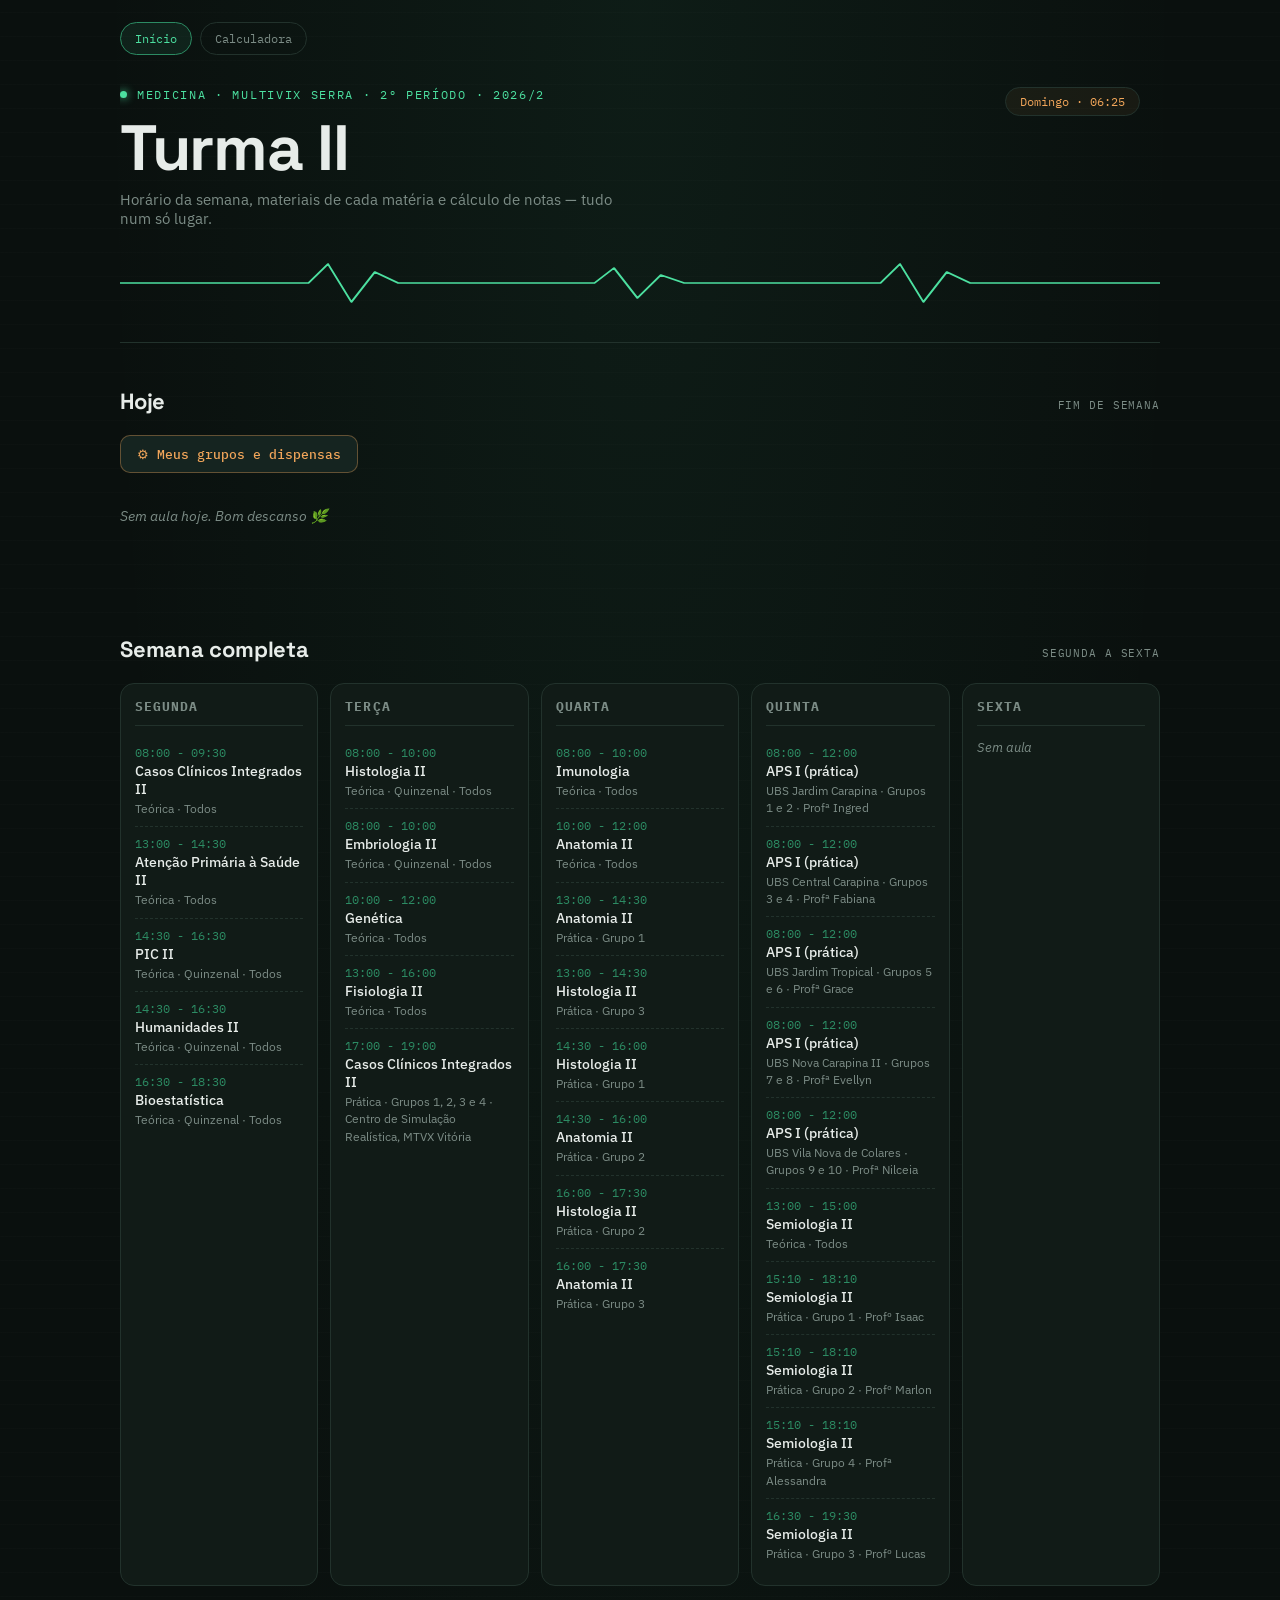
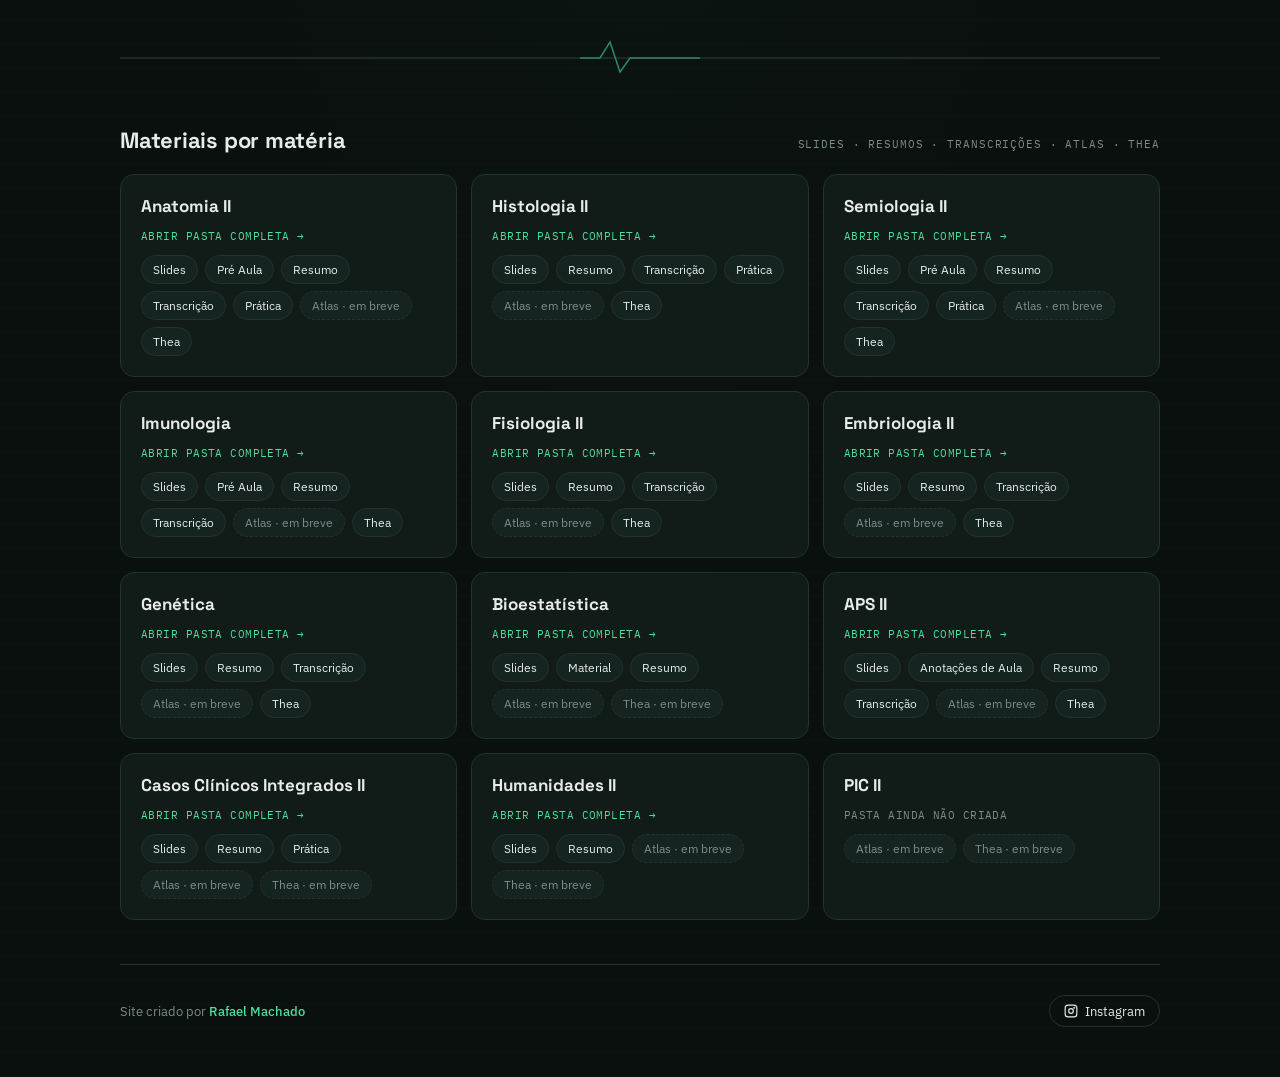
==== index.html @ 6dbcb4a1 "Separa calculadora em página própria, links do Thea e navegação por grupo/dispensa - Move a calculad" ====
<!DOCTYPE html>
<html lang="pt-BR">
<head>
<meta charset="UTF-8">
<meta name="viewport" content="width=device-width, initial-scale=1.0">
<title>Turma II · Medicina Multivix Serra</title>
<link rel="preconnect" href="https://fonts.googleapis.com">
<link rel="preconnect" href="https://fonts.gstatic.com" crossorigin>
<link href="https://fonts.googleapis.com/css2?family=Space+Grotesk:wght@400;500;600;700&family=IBM+Plex+Sans:wght@400;500;600&family=IBM+Plex+Mono:wght@400;500;600&display=swap" rel="stylesheet">
<link rel="stylesheet" href="style.css">
</head>
<body>

<div class="wrap">
  <nav class="site-nav">
    <a href="index.html" class="active">Início</a>
    <a href="calculadora.html">Calculadora</a>
  </nav>

  <header>
    <div class="now-chip mono" id="nowChip">carregando…</div>
    <div class="eyebrow"><span class="dot"></span> MEDICINA · MULTIVIX SERRA · 2º PERÍODO · 2026/2</div>
    <h1 class="title">Turma II</h1>
    <p class="subtitle">Horário da semana, materiais de cada matéria e cálculo de notas — tudo num só lugar.</p>
    <svg class="ecg-line" viewBox="0 0 800 46" preserveAspectRatio="none">
      <path d="M0,23 L120,23 L145,23 L160,4 L178,42 L196,12 L214,23 L340,23 L365,23 L380,8 L398,38 L416,15 L434,23 L560,23 L585,23 L600,4 L618,42 L636,12 L654,23 L800,23"/>
    </svg>
  </header>

  <section id="hoje">
    <div class="section-head">
      <h2>Hoje</h2>
      <span class="tag" id="hojeLabel"></span>
    </div>

    <button class="profile-toggle-btn" onclick="profileToggle()">⚙ Meus grupos e dispensas</button>
    <div class="profile-panel" id="profilePanel">
      <div class="profile-panel-inner" id="profilePanelBody"></div>
    </div>

    <div class="today-scroll" id="hojeScroll" style="margin-top:20px;"></div>
  </section>

  <section id="semana">
    <div class="section-head">
      <h2>Semana completa</h2>
      <span class="tag">Segunda a sexta</span>
    </div>
    <div class="week-grid" id="weekGrid"></div>
  </section>

  <svg class="pulse-divider" viewBox="0 0 1040 40" preserveAspectRatio="none">
    <path d="M0,20 L1040,20"/>
    <path class="beat" d="M460,20 L480,20 L490,4 L500,34 L510,20 L580,20"/>
  </svg>

  <section id="materias">
    <div class="section-head">
      <h2>Materiais por matéria</h2>
      <span class="tag">Slides · Resumos · Transcrições · Atlas · Thea</span>
    </div>
    <div class="subject-grid" id="subjectGrid"></div>
  </section>

  <footer>
    <div class="credit">Site criado por <a href="#" id="creditName">Rafael Machado</a></div>
    <a class="ig" id="igLink" href="#" target="_blank" rel="noopener">
      <svg width="14" height="14" viewBox="0 0 24 24" fill="none" stroke="currentColor" stroke-width="2"><rect x="2" y="2" width="20" height="20" rx="5"/><circle cx="12" cy="12" r="4"/><circle cx="17.5" cy="6.5" r="0.6" fill="currentColor"/></svg>
      Instagram
    </a>
  </footer>
</div>

<div class="drive-modal" id="driveModal">
  <div class="drive-modal-box">
    <div class="drive-modal-header">
      <h3>Materiais</h3>
      <button class="drive-close-btn" onclick="driveCloseModal()">✕</button>
    </div>
    <div class="drive-breadcrumb" id="driveBreadcrumb"></div>
    <div class="drive-file-list" id="driveFileList"></div>
  </div>
</div>

<script src="data.js"></script>
<script src="profile.js"></script>
<script src="drive.js"></script>
<script>
/* ======= LÓGICA DO SITE (hoje / semana / materiais) ======= */
function toMinutes(t){ const [h,m]=t.split(":").map(Number); return h*60+m; }

function renderNowChip(){
  const now = new Date();
  const dias = ["Domingo","Segunda","Terça","Quarta","Quinta","Sexta","Sábado"];
  const hh = String(now.getHours()).padStart(2,"0");
  const mm = String(now.getMinutes()).padStart(2,"0");
  document.getElementById("nowChip").textContent = `${dias[now.getDay()]} · ${hh}:${mm}`;
}

function currentDayName(){
  const dias = ["", "Segunda","Terça","Quarta","Quinta","Sexta",""];
  const d = new Date().getDay();
  return dias[d] || null;
}

function isLiveNow(timeRange){
  const now = new Date();
  const nowMin = now.getHours()*60 + now.getMinutes();
  const [start,end] = timeRange.split(" - ").map(toMinutes);
  return nowMin >= start && nowMin <= end;
}

function renderHoje(){
  const today = currentDayName();
  const label = document.getElementById("hojeLabel");
  const scroll = document.getElementById("hojeScroll");
  scroll.innerHTML = "";

  if(!today){
    label.textContent = "Fim de semana";
    scroll.innerHTML = `<p class="empty-note">Sem aula hoje. Bom descanso 🌿</p>`;
    return;
  }
  label.textContent = today;
  const blocks = (SCHEDULE[today] || []).filter(profileBlockVisible);
  if(blocks.length === 0){
    scroll.innerHTML = `<p class="empty-note">Sem aula hoje (ou tudo dispensado/fora do seu grupo).</p>`;
    return;
  }
  blocks.slice().sort((a,b)=>toMinutes(a.time.split(" - ")[0])-toMinutes(b.time.split(" - ")[0])).forEach(b=>{
    const live = isLiveNow(b.time);
    const card = document.createElement("div");
    card.className = "today-card" + (live ? " live" : "");
    card.innerHTML = `
      ${live ? `<div class="live-badge"><span class="dot"></span>AGORA</div>` : ""}
      <div class="time">${b.time}</div>
      <div class="subj">${b.subj}</div>
      <div class="meta">${b.meta}</div>
    `;
    scroll.appendChild(card);
  });
}

function renderWeek(){
  const grid = document.getElementById("weekGrid");
  grid.innerHTML = "";
  const today = currentDayName();
  DAYS.forEach(day=>{
    const col = document.createElement("div");
    col.className = "day-col" + (day===today ? " today" : "");
    const blocks = (SCHEDULE[day]||[]).filter(profileBlockVisible).slice().sort((a,b)=>toMinutes(a.time.split(" - ")[0])-toMinutes(b.time.split(" - ")[0]));
    col.innerHTML = `<h3>${day}</h3>` + (blocks.length
      ? blocks.map(b=>`
          <div class="block">
            <div class="time">${b.time}</div>
            <div class="subj">${b.subj}</div>
            <div class="meta">${b.meta}</div>
          </div>`).join("")
      : `<p class="empty-note" style="font-size:12.5px;">Sem aula</p>`);
    grid.appendChild(col);
  });
}

function renderSubjects(){
  const grid = document.getElementById("subjectGrid");
  grid.innerHTML = "";
  SUBJECTS.forEach(s=>{
    const card = document.createElement("div");
    card.className = "subject-card";

    let pills = "";
    Object.entries(s.links).forEach(([label,url])=>{
      pills += `<span class="pill" onclick="driveOpenModal('${url}', '${(s.name + " · " + label).replace(/'/g, "\\'")}')">${label}</span>`;
    });
    pills += s.atlas
      ? `<a class="pill" href="${s.atlas}" target="_blank" rel="noopener">Atlas</a>`
      : `<span class="pill disabled">Atlas · em breve</span>`;
    pills += s.thea
      ? `<a class="pill" href="${s.thea}" target="_blank" rel="noopener">Thea</a>`
      : `<span class="pill disabled">Thea · em breve</span>`;

    card.innerHTML = `
      <h3>${s.name}</h3>
      ${s.folder ? `<button class="folder-link" onclick="driveOpenModal('${s.folder}', '${s.name.replace(/'/g, "\\'")}')">ABRIR PASTA COMPLETA →</button>` : `<span class="folder-link" style="color:var(--muted); cursor:default;">PASTA AINDA NÃO CRIADA</span>`}
      <div class="pill-row">${pills}</div>
    `;
    grid.appendChild(card);
  });
}

document.getElementById("igLink").href = IG_URL;
document.getElementById("creditName").href = IG_URL;

renderNowChip();
renderHoje();
renderWeek();
renderSubjects();
setInterval(()=>{ renderNowChip(); renderHoje(); }, 60000);
</script>
</body>
</html>
---- style.css ----
:root{
  --monitor:#0A100E;
  --panel:#111B17;
  --panel-2:#152420;
  --trace:#4CE0A0;
  --trace-dim:#2C8B63;
  --amber:#F2A65A;
  --danger:#E0574C;
  --paper:#E7ECE9;
  --muted:#7C8C86;
  --hair:#22322C;
  --radius:14px;
}
*{box-sizing:border-box;}
html{scroll-behavior:smooth;}
body{
  margin:0;
  background:var(--monitor);
  color:var(--paper);
  font-family:'IBM Plex Sans', sans-serif;
  -webkit-font-smoothing:antialiased;
  background-image:
    radial-gradient(ellipse at top, rgba(76,224,160,0.06), transparent 60%),
    repeating-linear-gradient(0deg, rgba(255,255,255,0.012) 0px, rgba(255,255,255,0.012) 1px, transparent 1px, transparent 24px);
}
h1,h2,h3{font-family:'Space Grotesk', sans-serif; margin:0;}
.mono{font-family:'IBM Plex Mono', monospace;}
a{color:inherit;}
.wrap{max-width:1080px; margin:0 auto; padding:0 20px;}

/* ---------- NAV ---------- */
.site-nav{display:flex; gap:8px; padding:22px 0 0;}
.site-nav a{
  font-family:'IBM Plex Mono', monospace; font-size:12px; padding:8px 14px;
  border:1px solid var(--hair); border-radius:999px; text-decoration:none; color:var(--muted);
}
.site-nav a.active{color:var(--trace); border-color:var(--trace-dim); background:rgba(76,224,160,0.08);}
.site-nav a:hover{border-color:var(--trace);}

/* ---------- HEADER ---------- */
header{
  padding:32px 0 36px;
  border-bottom:1px solid var(--hair);
  position:relative;
  overflow:hidden;
}
.eyebrow{
  font-family:'IBM Plex Mono', monospace;
  font-size:12px;
  letter-spacing:.14em;
  color:var(--trace);
  text-transform:uppercase;
  display:flex;
  align-items:center;
  gap:10px;
}
.eyebrow .dot{
  width:7px; height:7px; border-radius:50%;
  background:var(--trace);
  box-shadow:0 0 8px var(--trace);
  animation:pulseDot 1.8s ease-in-out infinite;
}
@keyframes pulseDot{0%,100%{opacity:1} 50%{opacity:.25}}
h1.title{
  font-size:clamp(38px,7vw,64px);
  font-weight:700;
  letter-spacing:-0.02em;
  margin-top:14px;
  line-height:1;
}
.subtitle{
  color:var(--muted);
  font-size:15px;
  margin-top:10px;
  max-width:520px;
}
.ecg-line{
  width:100%; height:46px; margin-top:32px;
  display:block;
}
.ecg-line path{
  fill:none;
  stroke:var(--trace);
  stroke-width:1.6;
  stroke-linecap:round;
  stroke-linejoin:round;
  stroke-dasharray:1400;
  stroke-dashoffset:1400;
  animation:draw 2.4s ease-out forwards .2s;
}
@keyframes draw{to{stroke-dashoffset:0;}}
.now-chip{
  position:absolute; top:32px; right:20px;
  font-family:'IBM Plex Mono', monospace;
  font-size:12px;
  color:var(--amber);
  border:1px solid var(--hair);
  border-radius:999px;
  padding:6px 14px;
  background:rgba(242,166,90,0.06);
}
@media (max-width:640px){ .now-chip{position:static; display:inline-block; margin-top:18px;} }

/* ---------- SECTIONS ---------- */
section{padding:44px 0;}
.section-head{display:flex; align-items:baseline; justify-content:space-between; gap:16px; margin-bottom:20px; flex-wrap:wrap;}
.section-head h2{font-size:22px; letter-spacing:-0.01em;}
.section-head .tag{font-family:'IBM Plex Mono',monospace; font-size:11px; color:var(--muted); letter-spacing:.08em; text-transform:uppercase;}

/* ---------- PROFILE PANEL (grupos e dispensas) ---------- */
.profile-toggle-btn{
  font-family:'IBM Plex Mono',monospace; font-size:12.5px; font-weight:500;
  background:var(--panel-2); color:var(--amber); border:1px solid rgba(242,166,90,.35);
  padding:10px 16px; border-radius:10px; cursor:pointer;
}
.profile-toggle-btn:hover{border-color:var(--amber);}
.profile-panel{max-height:0; overflow:hidden; transition:max-height .25s ease;}
.profile-panel.open{max-height:2000px;}
.profile-panel-inner{background:var(--panel); border:1px solid var(--hair); border-radius:var(--radius); padding:20px 22px; margin-top:14px;}
.profile-section{margin-bottom:18px;}
.profile-section:last-child{margin-bottom:0;}
.profile-section h4{font-size:14px; margin-bottom:4px;}
.profile-section p{color:var(--muted); font-size:12.5px; margin-bottom:12px; line-height:1.6;}
.profile-grid{display:grid; grid-template-columns:repeat(auto-fill,minmax(220px,1fr)); gap:12px;}
.profile-field{display:flex; flex-direction:column; gap:5px;}
.profile-field label{font-family:'IBM Plex Mono',monospace; font-size:11px; color:var(--muted); text-transform:uppercase; letter-spacing:.05em;}
.profile-field select{background:var(--monitor); border:1px solid var(--hair); color:var(--paper); border-radius:8px; padding:8px 10px; font-size:13px;}
.profile-field select:focus{outline:none; border-color:var(--trace);}
.profile-checkbox-grid{display:grid; grid-template-columns:repeat(auto-fill,minmax(200px,1fr)); gap:10px;}
.profile-checkbox{display:flex; align-items:center; gap:8px; font-size:13px; color:var(--paper);}

/* ---------- HOJE STRIP ---------- */
.today-scroll{
  display:flex; gap:12px; overflow-x:auto; padding-bottom:8px;
  scrollbar-width:thin; scrollbar-color:var(--hair) transparent;
}
.today-scroll::-webkit-scrollbar{height:6px;}
.today-scroll::-webkit-scrollbar-thumb{background:var(--hair); border-radius:3px;}
.today-card{
  min-width:230px; flex:0 0 auto;
  background:var(--panel);
  border:1px solid var(--hair);
  border-radius:var(--radius);
  padding:16px 18px;
  position:relative;
}
.today-card.live{border-color:var(--trace); box-shadow:0 0 0 1px var(--trace-dim) inset;}
.today-card .time{font-family:'IBM Plex Mono',monospace; font-size:13px; color:var(--trace);}
.today-card .subj{font-weight:600; margin-top:6px; font-size:15px;}
.today-card .meta{font-size:12.5px; color:var(--muted); margin-top:4px; line-height:1.5;}
.live-badge{
  position:absolute; top:14px; right:14px;
  font-family:'IBM Plex Mono',monospace; font-size:10px; color:var(--amber);
  display:flex; align-items:center; gap:5px;
}
.live-badge .dot{width:5px;height:5px;border-radius:50%;background:var(--amber); animation:pulseDot 1.4s infinite;}
.empty-note{color:var(--muted); font-size:14px; font-style:italic;}

/* ---------- WEEK GRID ---------- */
.week-grid{display:grid; grid-template-columns:repeat(5,1fr); gap:12px;}
@media (max-width:900px){ .week-grid{grid-template-columns:1fr; } }
.day-col{background:var(--panel); border:1px solid var(--hair); border-radius:var(--radius); padding:14px; min-height:60px;}
.day-col.today{border-color:var(--trace);}
.day-col h3{font-size:13px; font-family:'IBM Plex Mono',monospace; letter-spacing:.08em; color:var(--muted); text-transform:uppercase; padding-bottom:10px; border-bottom:1px solid var(--hair); margin-bottom:10px;}
.day-col.today h3{color:var(--trace);}
.block{padding:9px 0; border-bottom:1px dashed var(--hair);}
.block:last-child{border-bottom:none;}
.block .time{font-family:'IBM Plex Mono',monospace; font-size:11.5px; color:var(--trace-dim);}
.block .subj{font-size:13.5px; font-weight:500; margin-top:2px;}
.block .meta{font-size:11.5px; color:var(--muted); margin-top:2px; line-height:1.5;}

/* ---------- DIVIDER ---------- */
.pulse-divider{width:100%; height:40px; margin:8px 0 0;}
.pulse-divider path{fill:none; stroke:var(--hair); stroke-width:1.5;}
.pulse-divider path.beat{stroke:var(--trace-dim);}

/* ---------- SUBJECT CARDS ---------- */
.subject-grid{display:grid; grid-template-columns:repeat(auto-fill,minmax(260px,1fr)); gap:14px;}
.subject-card{
  background:var(--panel);
  border:1px solid var(--hair);
  border-radius:var(--radius);
  padding:20px;
  display:flex; flex-direction:column; gap:12px;
}
.subject-card h3{font-size:17px;}
.subject-card .folder-link{
  font-family:'IBM Plex Mono',monospace; font-size:11px; color:var(--trace); text-decoration:none;
  letter-spacing:.04em; background:none; border:none; padding:0; cursor:pointer; text-align:left;
}
.subject-card .folder-link:hover{text-decoration:underline;}
.pill-row{display:flex; flex-wrap:wrap; gap:7px;}
.pill{
  font-size:12px; padding:6px 11px; border-radius:999px;
  border:1px solid var(--hair); color:var(--paper); text-decoration:none;
  background:var(--panel-2);
  transition:border-color .15s;
  cursor:pointer;
}
.pill:hover{border-color:var(--trace);}
.pill.disabled{color:var(--muted); border-style:dashed; cursor:default; pointer-events:none;}

/* ---------- DRIVE MODAL (navegador de pastas embutido) ---------- */
.drive-modal{display:none; position:fixed; inset:0; background:rgba(4,8,6,.72); z-index:100; align-items:center; justify-content:center; padding:20px;}
.drive-modal.open{display:flex;}
.drive-modal-box{background:var(--panel); border:1px solid var(--hair); border-radius:var(--radius); width:100%; max-width:560px; max-height:80vh; display:flex; flex-direction:column; overflow:hidden;}
.drive-modal-header{display:flex; justify-content:space-between; align-items:center; padding:16px 18px; border-bottom:1px solid var(--hair);}
.drive-modal-header h3{font-size:15px;}
.drive-close-btn{background:none; border:none; color:var(--muted); font-size:20px; line-height:1; cursor:pointer; padding:4px;}
.drive-close-btn:hover{color:var(--paper);}
.drive-breadcrumb{padding:10px 18px; font-family:'IBM Plex Mono',monospace; font-size:11px; color:var(--muted); border-bottom:1px solid var(--hair); overflow-x:auto; white-space:nowrap;}
.drive-crumb{cursor:pointer;}
.drive-crumb:hover{color:var(--trace);}
.drive-crumb-sep{margin:0 6px; color:var(--hair);}
.drive-file-list{overflow-y:auto; padding:8px;}
.drive-item{display:flex; align-items:center; gap:10px; padding:10px 12px; border-radius:8px; cursor:pointer; font-size:13.5px;}
.drive-item:hover{background:var(--panel-2);}
.drive-icon{font-size:15px;}
.drive-name{flex:1; overflow:hidden; text-overflow:ellipsis; white-space:nowrap;}
.drive-arrow, .drive-download{font-family:'IBM Plex Mono',monospace; font-size:11px; color:var(--muted);}
.drive-folder:hover .drive-arrow{color:var(--trace);}
.drive-file:hover .drive-download{color:var(--trace);}
.drive-loading, .drive-empty, .drive-error{padding:20px; color:var(--muted); font-size:13px; text-align:center;}
.drive-error a{color:var(--trace);}

/* ---------- CALCULADORA ---------- */
.calc-rules-card{
  background:var(--panel); border:1px solid var(--hair); border-radius:var(--radius);
  padding:20px 22px; margin-bottom:20px; font-size:13.5px; color:var(--muted); line-height:1.8;
}
.calc-rules-card strong{color:var(--paper);}
.calc-toolbar{display:flex; justify-content:flex-end; margin-bottom:16px;}
.calc-export-btn{
  font-family:'IBM Plex Mono',monospace; font-size:12.5px; font-weight:500;
  background:var(--panel-2); color:var(--trace); border:1px solid var(--trace-dim);
  padding:10px 18px; border-radius:10px; cursor:pointer;
}
.calc-export-btn:hover{border-color:var(--trace);}

.calc-subjects{display:flex; flex-direction:column; gap:16px;}
.calc-subject-card{background:var(--panel); border:1px solid var(--hair); border-radius:var(--radius); padding:18px 20px;}
.calc-subject-card.has-pratica{border-left:3px solid var(--amber);}
.calc-subject-header{display:flex; justify-content:space-between; align-items:center; flex-wrap:wrap; gap:8px; margin-bottom:14px; padding-bottom:10px; border-bottom:1px solid var(--hair);}
.calc-subject-title-group{display:flex; align-items:center; gap:8px; flex-wrap:wrap;}
.calc-subject-title{font-size:14.5px; font-weight:600;}
.calc-subject-actions{display:flex; align-items:center; gap:8px;}
.calc-dep-badge{
  font-family:'IBM Plex Mono',monospace; font-size:10px; text-transform:uppercase; letter-spacing:.06em;
  color:var(--amber); border:1px solid rgba(242,166,90,.35); padding:3px 8px; border-radius:999px;
}
.calc-remove-btn{
  font-family:'IBM Plex Mono',monospace; font-size:11px; color:var(--danger);
  background:rgba(224,87,76,0.08); border:1px solid rgba(224,87,76,0.35);
  padding:5px 10px; border-radius:8px; cursor:pointer;
}
.calc-remove-btn:hover{background:rgba(224,87,76,0.16);}
.calc-status-badge{
  font-family:'IBM Plex Mono',monospace; font-size:10.5px; text-transform:uppercase; letter-spacing:.06em;
  padding:4px 10px; border-radius:999px; border:1px solid var(--hair); color:var(--muted);
}
.calc-status-badge.status-aprovado{color:var(--trace); border-color:var(--trace-dim); background:rgba(76,224,160,0.08);}
.calc-status-badge.status-recuperacao{color:var(--amber); border-color:rgba(242,166,90,.35); background:rgba(242,166,90,0.08);}
.calc-status-badge.status-reprovado{color:var(--danger); border-color:rgba(224,87,76,.4); background:rgba(224,87,76,0.08);}

.calc-track-row{
  background:var(--panel-2); border-radius:10px; padding:12px 14px;
  display:grid; grid-template-columns:repeat(auto-fit,minmax(110px,1fr)); gap:12px; align-items:end;
  margin-top:10px;
}
.calc-track-label{
  grid-column:1/-1; font-family:'IBM Plex Mono',monospace; font-size:11px; text-transform:uppercase;
  letter-spacing:.06em; color:var(--muted); display:flex; align-items:center; gap:8px; margin-bottom:-2px;
}
.calc-input-block, .calc-result-block{display:flex; flex-direction:column; gap:4px;}
.calc-input-block label, .calc-result-block span{
  font-family:'IBM Plex Mono',monospace; font-size:9.5px; text-transform:uppercase; letter-spacing:.05em; color:var(--muted);
}
.calc-input-block input{
  background:var(--monitor); border:1px solid var(--hair); color:var(--paper); border-radius:6px;
  padding:7px; font-size:13.5px; text-align:center; font-family:'IBM Plex Mono',monospace;
}
.calc-input-block input:focus{outline:none; border-color:var(--trace);}
.calc-result-value{font-family:'IBM Plex Mono',monospace; font-size:13.5px; font-weight:600;}
.calc-final-score{margin-top:10px; font-size:12px; color:var(--muted); text-align:right;}
.calc-final-score strong{color:var(--paper);}

.calc-dep-card{background:var(--panel); border:1px dashed var(--amber); border-radius:var(--radius); padding:20px 22px; margin-top:18px;}
.calc-dep-card h3{font-size:15px; margin-bottom:6px;}
.calc-dep-card > p{color:var(--muted); font-size:13px; margin-bottom:16px; line-height:1.6;}
.calc-dep-form{display:flex; flex-wrap:wrap; gap:14px; align-items:flex-end;}
.calc-dep-form .calc-input-block{flex:1; min-width:220px;}
.calc-dep-form .calc-input-block label{margin-bottom:4px;}
.calc-dep-form input[type="text"]{
  width:100%; background:var(--monitor); border:1px solid var(--hair); color:var(--paper);
  border-radius:8px; padding:10px 12px; font-size:13.5px; font-family:'IBM Plex Sans',sans-serif;
}
.calc-dep-form input[type="text"]:focus{outline:none; border-color:var(--trace);}
.calc-dep-checkbox{display:flex; align-items:center; gap:8px; font-size:12.5px; color:var(--paper); padding-bottom:10px;}
.calc-add-dep-btn{
  font-family:'IBM Plex Mono',monospace; font-size:12.5px; font-weight:500;
  background:var(--amber); color:#1A1207; border:none; padding:11px 20px; border-radius:10px;
  cursor:pointer; white-space:nowrap;
}
.calc-add-dep-btn:hover{filter:brightness(0.94);}

.calc-pdf-report{display:none;}

@media print{
  @page{ size:A4 landscape; margin:16mm; }
  *{ -webkit-print-color-adjust:exact !important; print-color-adjust:exact !important; }
  body{ background:#fff; color:#111827; }
  header, .site-nav, .now-chip, .ecg-line, #hoje, #semana, .pulse-divider, #materias, .calc-rules-card, .calc-toolbar, .calc-subjects, .calc-dep-card, footer{
    display:none !important;
  }
  .wrap{max-width:100%; padding:0;}
  .calc-pdf-report{display:block !important; width:100%;}
  .calc-pdf-header{
    display:flex; justify-content:space-between; align-items:flex-start; gap:18px;
    padding:12px 14px; margin-bottom:10px; border:1px solid #d7dde5; border-radius:10px; background:#f8fafc;
  }
  .calc-pdf-kicker{font-size:9px; font-weight:800; letter-spacing:1.6px; color:#0a58ca;}
  .calc-pdf-header h1{font-size:18px; margin:3px 0 2px; color:#111827;}
  .calc-pdf-header p{font-size:10px; color:#6b7280; margin:0;}
  .calc-pdf-rules{
    min-width:245px; display:grid; gap:2px; font-size:9.5px; color:#374151; background:#fff;
    border:1px solid #e5e7eb; border-radius:8px; padding:8px 10px;
  }
  .calc-pdf-rules strong{color:#111827; font-size:10px;}
  .calc-pdf-table{width:100%; border-collapse:collapse; table-layout:fixed; font-size:9.2px; background:#fff;}
  .calc-pdf-table th{
    background:#0a58ca; color:#fff; text-align:left; padding:6px 6px; border:1px solid #0a58ca;
    font-size:8.8px; text-transform:uppercase; letter-spacing:.3px;
  }
  .calc-pdf-table td{border:1px solid #d7dde5; padding:5px 6px; vertical-align:middle; color:#111827; line-height:1.2;}
  .calc-pdf-table th:nth-child(1), .calc-pdf-table td:nth-child(1){width:28%;}
  .calc-pdf-table th:nth-child(2), .calc-pdf-table td:nth-child(2){width:10%;}
  .calc-pdf-table th:nth-child(3), .calc-pdf-table td:nth-child(3),
  .calc-pdf-table th:nth-child(4), .calc-pdf-table td:nth-child(4),
  .calc-pdf-table th:nth-child(5), .calc-pdf-table td:nth-child(5),
  .calc-pdf-table th:nth-child(6), .calc-pdf-table td:nth-child(6),
  .calc-pdf-table th:nth-child(7), .calc-pdf-table td:nth-child(7){width:9%; text-align:center;}
  .calc-pdf-table th:nth-child(8), .calc-pdf-table td:nth-child(8){width:17%; text-align:center;}
  .calc-pdf-table tr:nth-child(even) td{background:#f9fafb;}
  .calc-pdf-status{
    display:inline-block; padding:3px 6px; border-radius:999px; font-weight:800; font-size:8.5px;
    border:1px solid #cbd5e1; background:#fff; color:#334155;
  }
  .calc-pdf-status.aprovado{color:#166534; background:#dcfce7; border-color:#86efac;}
  .calc-pdf-status.recuperacao{color:#854d0e; background:#fef3c7; border-color:#fde68a;}
  .calc-pdf-status.reprovado{color:#991b1b; background:#fee2e2; border-color:#fecaca;}
  .calc-pdf-footer{
    display:flex; justify-content:space-between; align-items:center; margin-top:8px; padding-top:6px;
    border-top:1px solid #d7dde5; font-size:9px; color:#6b7280;
  }
}

/* ---------- FOOTER ---------- */
footer{
  border-top:1px solid var(--hair);
  padding:30px 0 50px;
  display:flex; align-items:center; justify-content:space-between; gap:16px; flex-wrap:wrap;
}
footer .credit{font-size:13px; color:var(--muted);}
footer .credit a{color:var(--trace); text-decoration:none; font-weight:500;}
footer .credit a:hover{text-decoration:underline;}
footer .ig{
  display:inline-flex; align-items:center; gap:7px;
  border:1px solid var(--hair); border-radius:999px; padding:7px 14px;
  text-decoration:none; font-size:12.5px; color:var(--paper);
}
footer .ig:hover{border-color:var(--trace);}
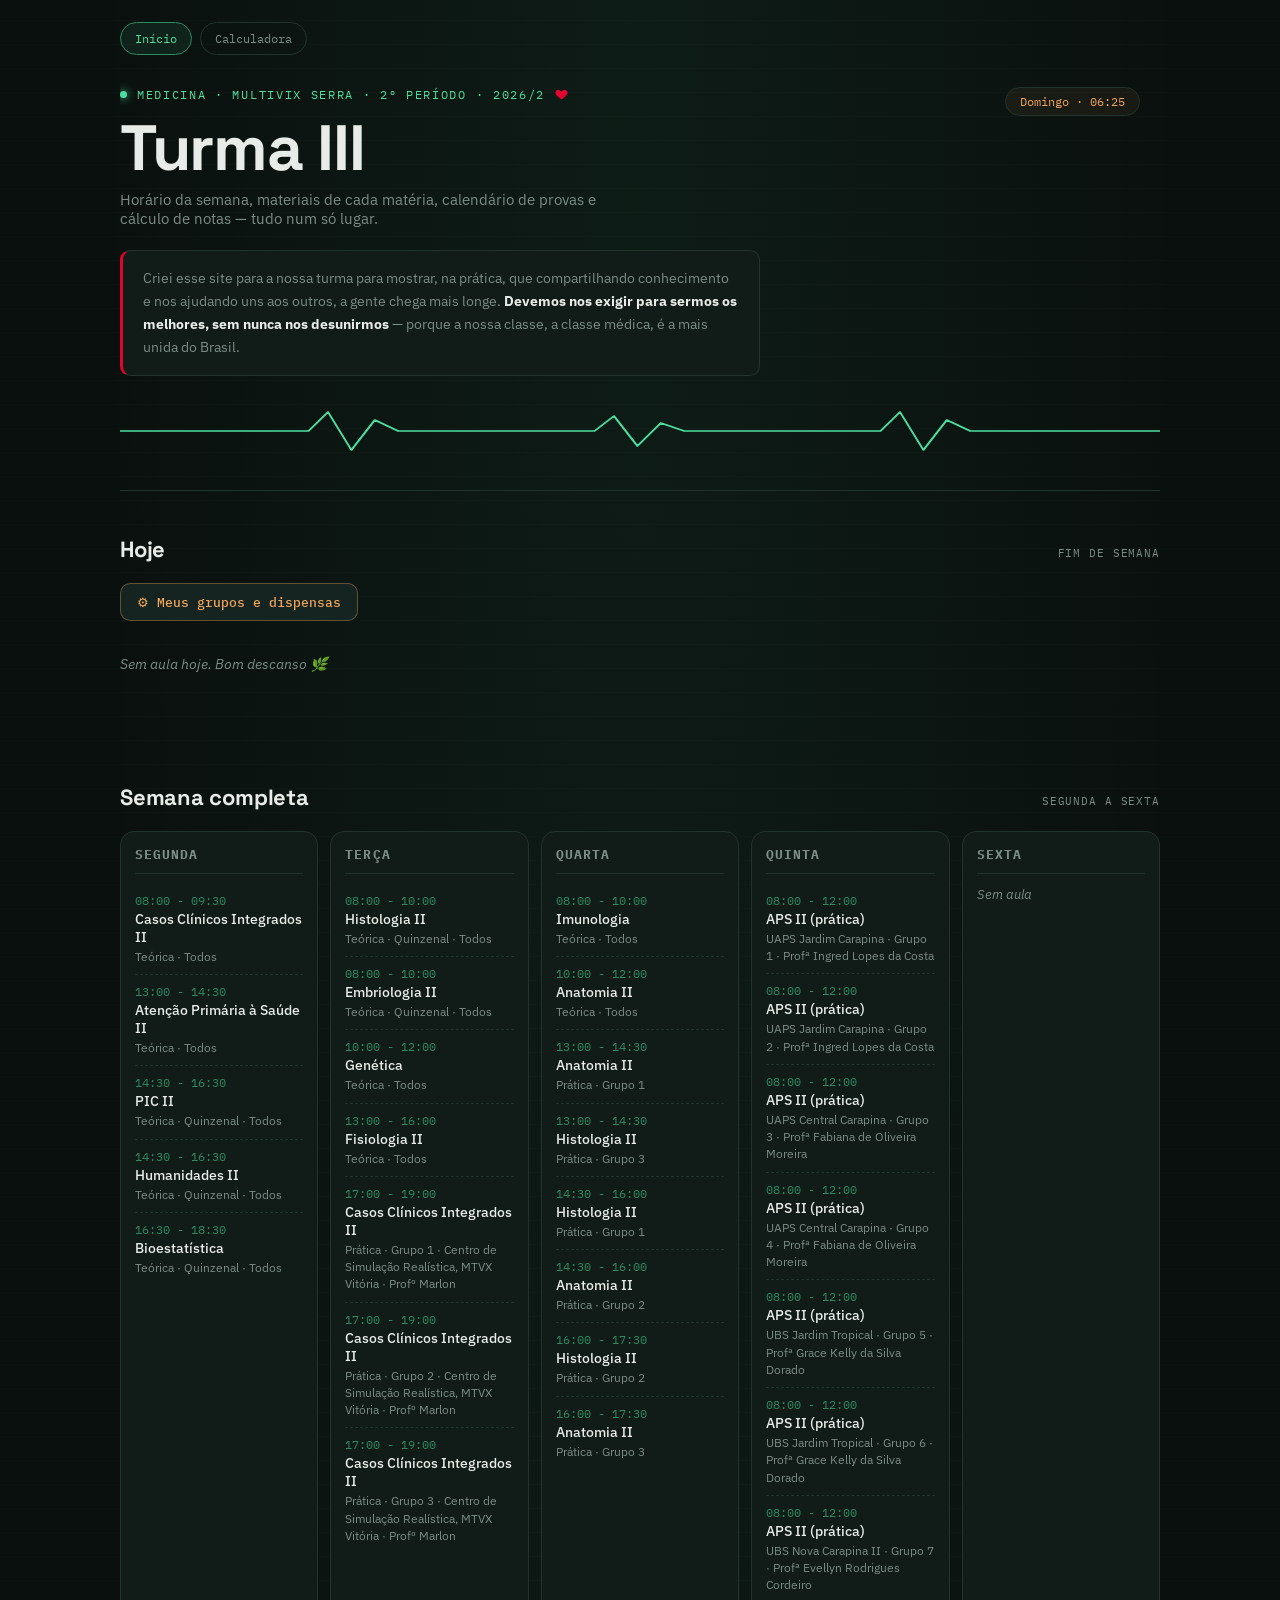
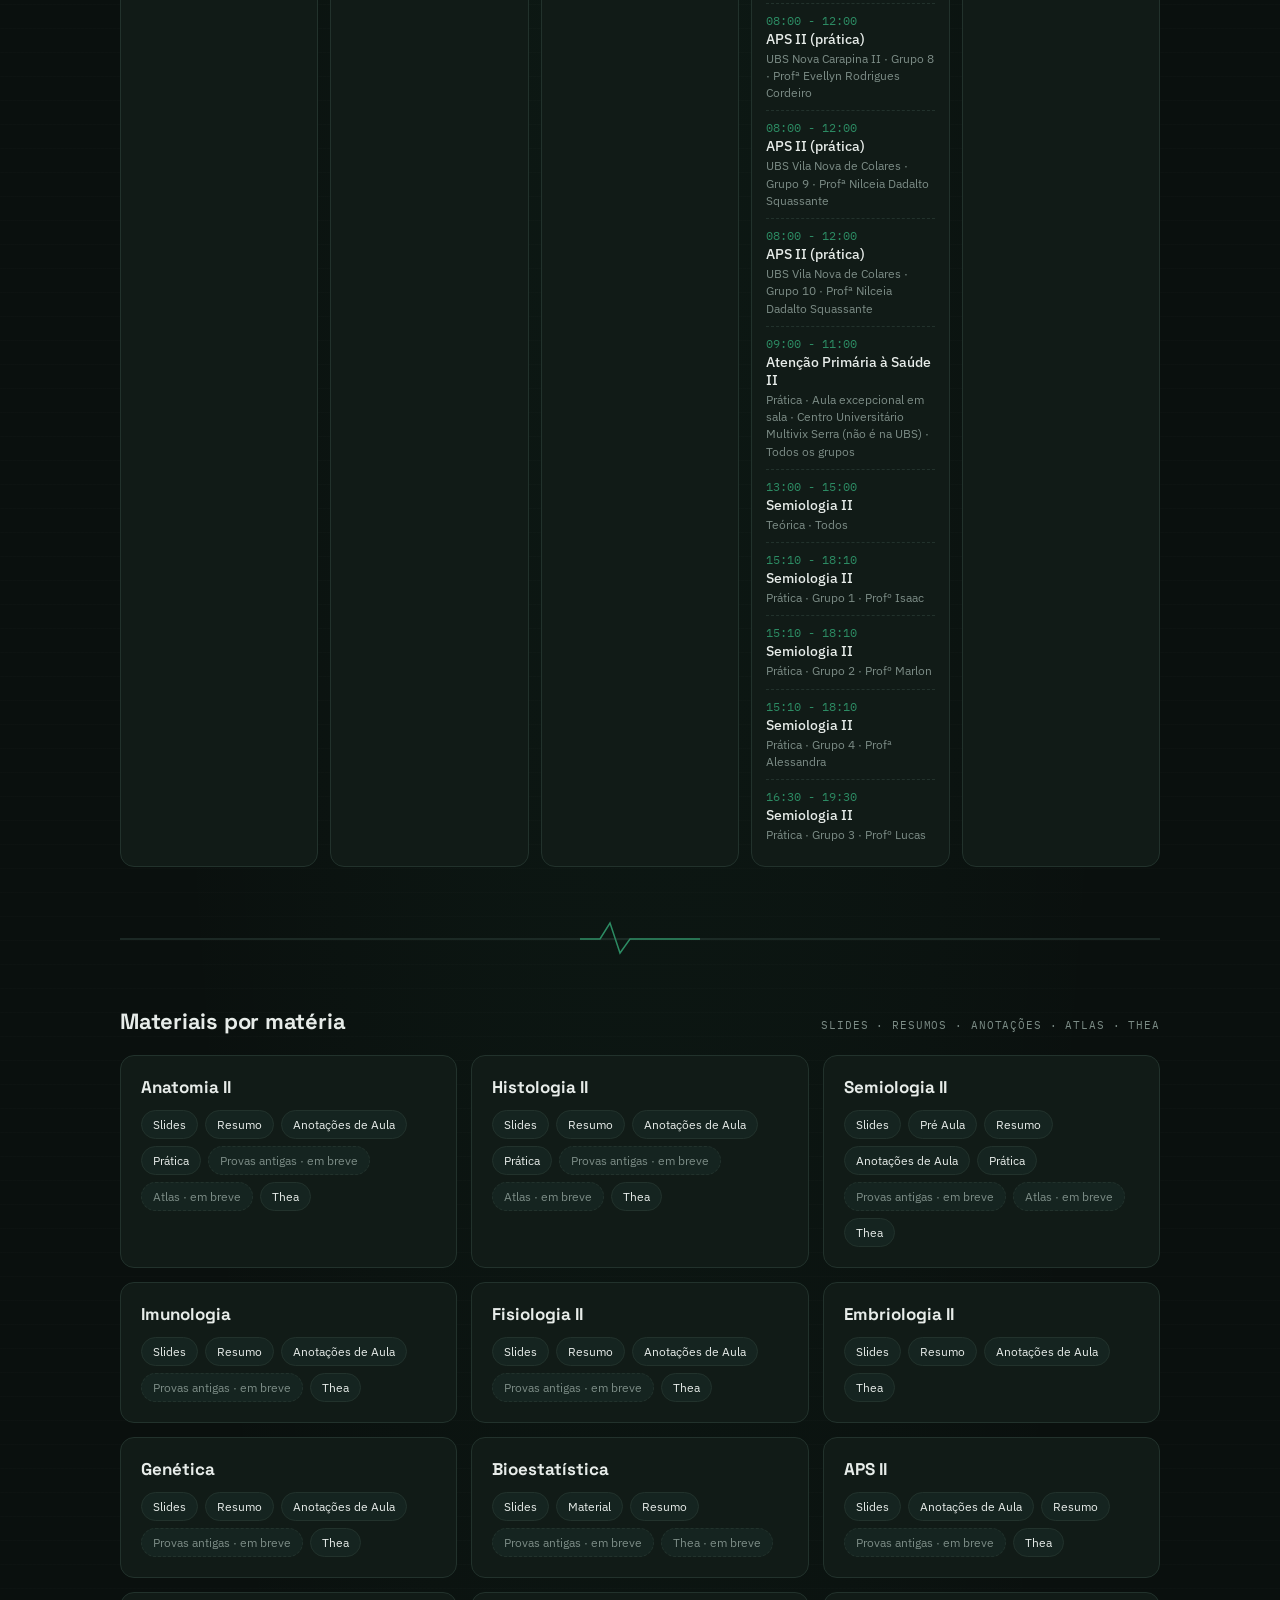
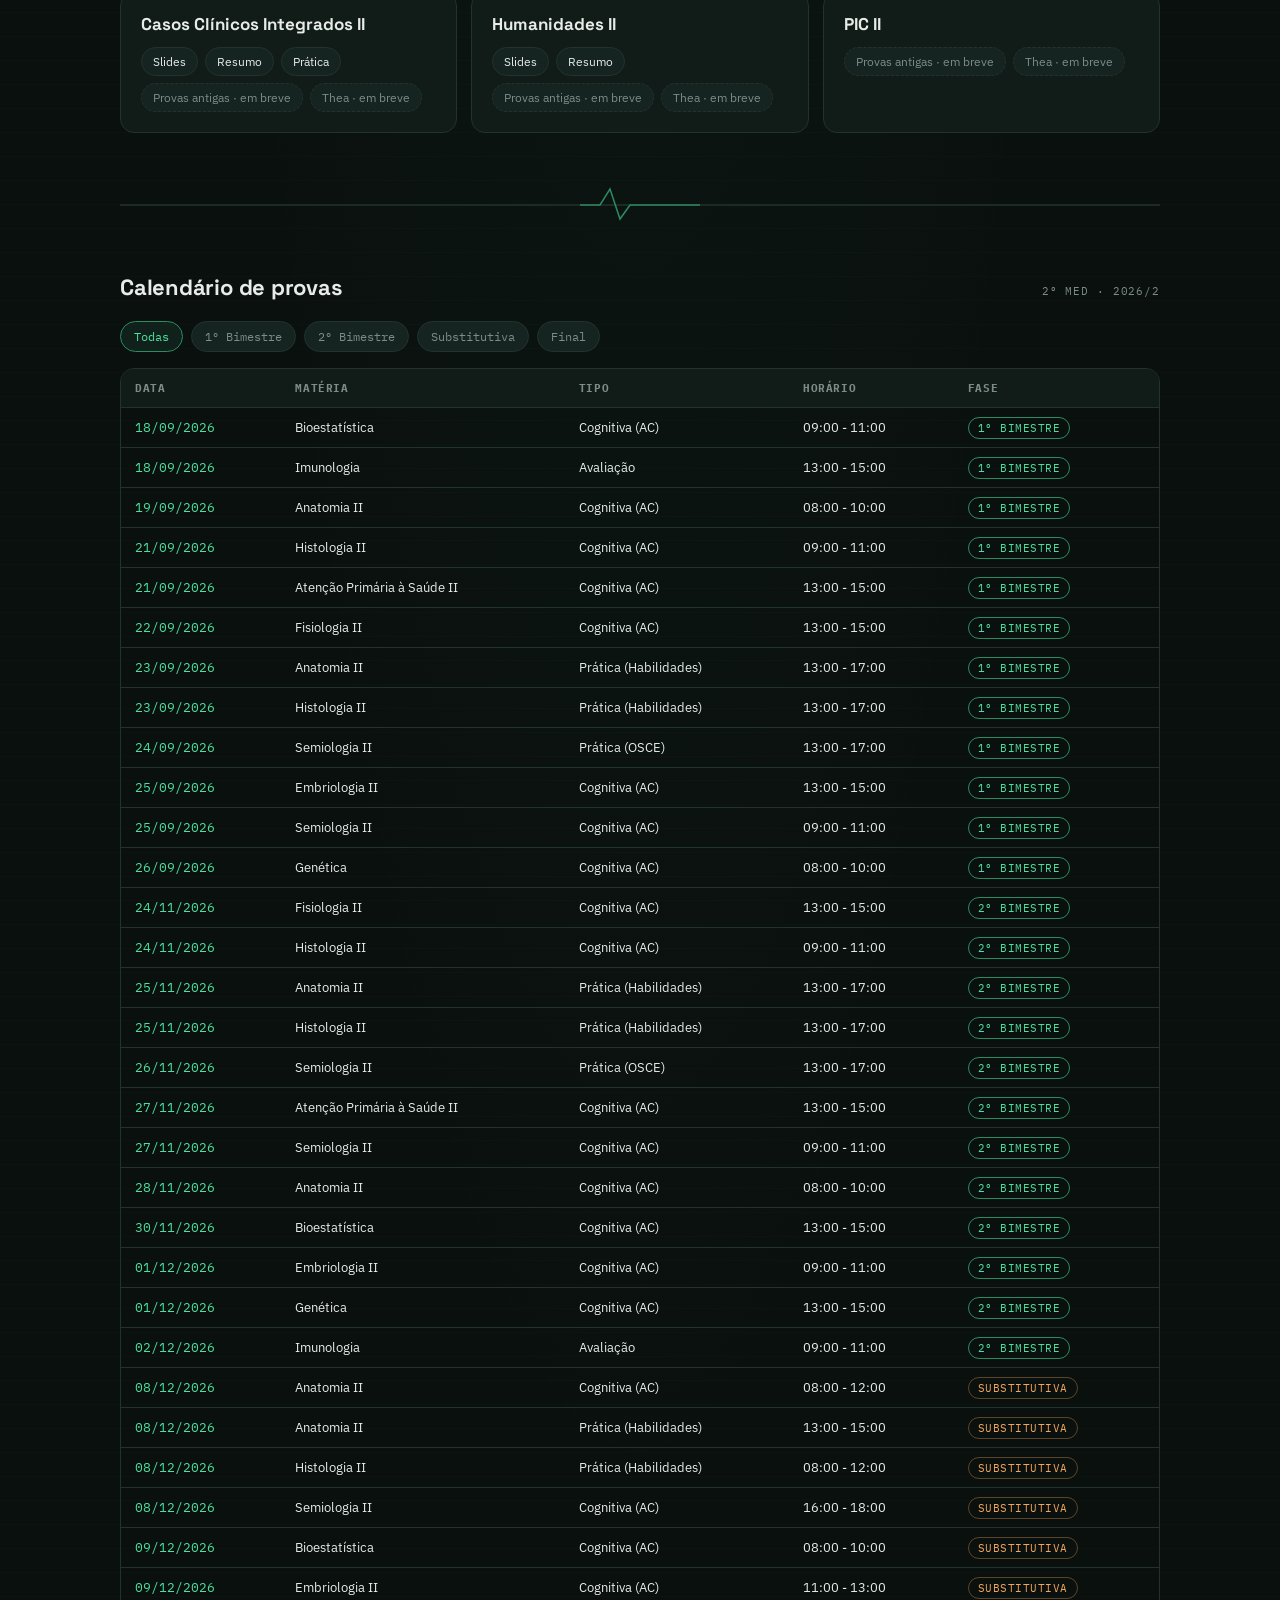
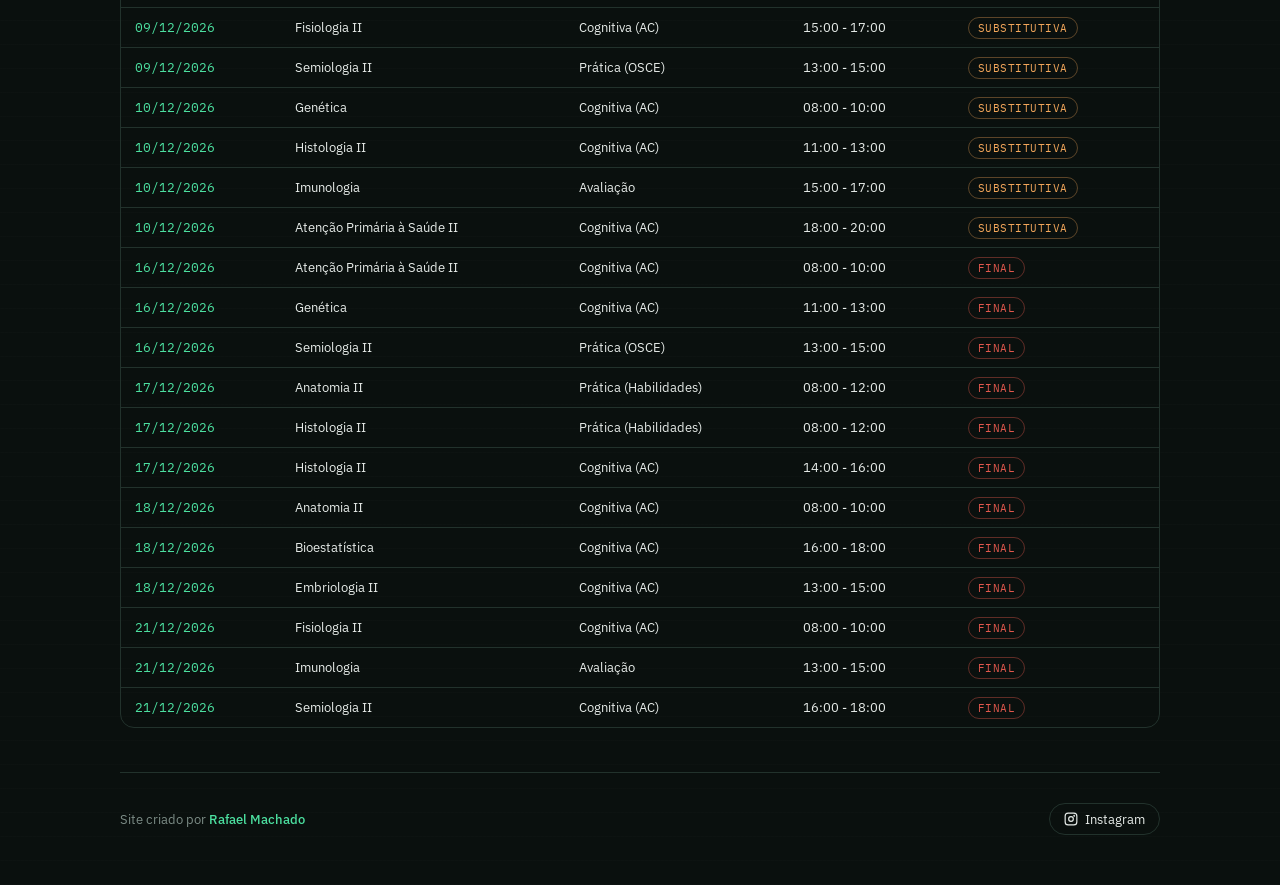
==== commit 8bc0fba5: "Ajusta horário com datas reais, provas, favicon e identidade da Turma III - Renomeia Turma II -> Tur" ====
--- a/index.html
+++ b/index.html
@@ -3,7 +3,8 @@
 <head>
 <meta charset="UTF-8">
 <meta name="viewport" content="width=device-width, initial-scale=1.0">
-<title>Turma II · Medicina Multivix Serra</title>
+<title>Turma III · Medicina Multivix Serra</title>
+<link rel="icon" type="image/svg+xml" href="favicon.svg">
 <link rel="preconnect" href="https://fonts.googleapis.com">
 <link rel="preconnect" href="https://fonts.gstatic.com" crossorigin>
 <link href="https://fonts.googleapis.com/css2?family=Space+Grotesk:wght@400;500;600;700&family=IBM+Plex+Sans:wght@400;500;600&family=IBM+Plex+Mono:wght@400;500;600&display=swap" rel="stylesheet">
@@ -19,9 +20,19 @@
 
   <header>
     <div class="now-chip mono" id="nowChip">carregando…</div>
-    <div class="eyebrow"><span class="dot"></span> MEDICINA · MULTIVIX SERRA · 2º PERÍODO · 2026/2</div>
-    <h1 class="title">Turma II</h1>
-    <p class="subtitle">Horário da semana, materiais de cada matéria e cálculo de notas — tudo num só lugar.</p>
+    <div class="eyebrow">
+      <span class="dot"></span> MEDICINA · MULTIVIX SERRA · 2º PERÍODO · 2026/2
+      <span class="heartbeat" title="Turma III">
+        <svg width="13" height="13" viewBox="0 0 24 24" fill="currentColor"><path d="M12 21s-7.5-4.87-10.5-9.5C-0.3 7.5 1.8 3 6 3c2.2 0 3.8 1.2 6 4 2.2-2.8 3.8-4 6-4 4.2 0 6.3 4.5 4.5 8.5C19.5 16.13 12 21 12 21z"/></svg>
+      </span>
+    </div>
+    <h1 class="title">Turma III</h1>
+    <p class="subtitle">Horário da semana, materiais de cada matéria, calendário de provas e cálculo de notas — tudo num só lugar.</p>
+    <div class="manifesto">
+      Criei esse site para a nossa turma para mostrar, na prática, que compartilhando conhecimento e nos
+      ajudando uns aos outros, a gente chega mais longe. <strong>Devemos nos exigir para sermos os melhores,
+      sem nunca nos desunirmos</strong> — porque a nossa classe, a classe médica, é a mais unida do Brasil.
+    </div>
     <svg class="ecg-line" viewBox="0 0 800 46" preserveAspectRatio="none">
       <path d="M0,23 L120,23 L145,23 L160,4 L178,42 L196,12 L214,23 L340,23 L365,23 L380,8 L398,38 L416,15 L434,23 L560,23 L585,23 L600,4 L618,42 L636,12 L654,23 L800,23"/>
     </svg>
@@ -57,9 +68,30 @@
   <section id="materias">
     <div class="section-head">
       <h2>Materiais por matéria</h2>
-      <span class="tag">Slides · Resumos · Transcrições · Atlas · Thea</span>
+      <span class="tag">Slides · Resumos · Anotações · Atlas · Thea</span>
     </div>
     <div class="subject-grid" id="subjectGrid"></div>
+  </section>
+
+  <svg class="pulse-divider" viewBox="0 0 1040 40" preserveAspectRatio="none">
+    <path d="M0,20 L1040,20"/>
+    <path class="beat" d="M460,20 L480,20 L490,4 L500,34 L510,20 L580,20"/>
+  </svg>
+
+  <section id="provas">
+    <div class="section-head">
+      <h2>Calendário de provas</h2>
+      <span class="tag">2º MED · 2026/2</span>
+    </div>
+    <div class="exams-filter" id="examsFilter"></div>
+    <div class="exams-table-wrap">
+      <table class="exams-table">
+        <thead>
+          <tr><th>Data</th><th>Matéria</th><th>Tipo</th><th>Horário</th><th>Fase</th></tr>
+        </thead>
+        <tbody id="examsBody"></tbody>
+      </table>
+    </div>
   </section>
 
   <footer>
@@ -86,7 +118,7 @@
 <script src="profile.js"></script>
 <script src="drive.js"></script>
 <script>
-/* ======= LÓGICA DO SITE (hoje / semana / materiais) ======= */
+/* ======= LÓGICA DO SITE (hoje / semana / materiais / provas) ======= */
 function toMinutes(t){ const [h,m]=t.split(":").map(Number); return h*60+m; }
 
 function renderNowChip(){
@@ -122,7 +154,7 @@
     return;
   }
   label.textContent = today;
-  const blocks = (SCHEDULE[today] || []).filter(profileBlockVisible);
+  const blocks = (SCHEDULE[today] || []).filter(b => profileBlockVisible(b) && profileBlockIsToday(b));
   if(blocks.length === 0){
     scroll.innerHTML = `<p class="empty-note">Sem aula hoje (ou tudo dispensado/fora do seu grupo).</p>`;
     return;
@@ -170,24 +202,70 @@
 
     let pills = "";
     Object.entries(s.links).forEach(([label,url])=>{
-      pills += `<span class="pill" onclick="driveOpenModal('${url}', '${(s.name + " · " + label).replace(/'/g, "\\'")}')">${label}</span>`;
+      pills += url
+        ? `<span class="pill" onclick="driveOpenModal('${url}', '${(s.name + " · " + label).replace(/'/g, "\\'")}')">${label}</span>`
+        : `<span class="pill disabled">${label} · em breve</span>`;
     });
-    pills += s.atlas
-      ? `<a class="pill" href="${s.atlas}" target="_blank" rel="noopener">Atlas</a>`
-      : `<span class="pill disabled">Atlas · em breve</span>`;
+    if(s.hasOwnProperty("atlas")){
+      pills += s.atlas
+        ? `<a class="pill" href="${s.atlas}" target="_blank" rel="noopener">Atlas</a>`
+        : `<span class="pill disabled">Atlas · em breve</span>`;
+    }
     pills += s.thea
       ? `<a class="pill" href="${s.thea}" target="_blank" rel="noopener">Thea</a>`
       : `<span class="pill disabled">Thea · em breve</span>`;
 
     card.innerHTML = `
       <h3>${s.name}</h3>
-      ${s.folder ? `<button class="folder-link" onclick="driveOpenModal('${s.folder}', '${s.name.replace(/'/g, "\\'")}')">ABRIR PASTA COMPLETA →</button>` : `<span class="folder-link" style="color:var(--muted); cursor:default;">PASTA AINDA NÃO CRIADA</span>`}
       <div class="pill-row">${pills}</div>
     `;
     grid.appendChild(card);
   });
 }
 
+/* ======= CALENDÁRIO DE PROVAS ======= */
+function examDateToSortable(d){
+  const [dd,mm,yyyy] = d.split("/");
+  return `${yyyy}${mm}${dd}`;
+}
+
+function examFaseClass(fase){
+  if(fase === "Substitutiva") return "substitutiva";
+  if(fase === "Final") return "final";
+  return "bimestre";
+}
+
+let examsFilterFase = "Todas";
+
+function renderExamsFilter(){
+  const fases = ["Todas", "1º Bimestre", "2º Bimestre", "Substitutiva", "Final"];
+  const el = document.getElementById("examsFilter");
+  el.innerHTML = fases.map(f =>
+    `<button class="${f===examsFilterFase?"active":""}" onclick="setExamsFilter('${f}')">${f}</button>`
+  ).join("");
+}
+
+function setExamsFilter(fase){
+  examsFilterFase = fase;
+  renderExamsFilter();
+  renderExams();
+}
+
+function renderExams(){
+  const body = document.getElementById("examsBody");
+  const sorted = EXAMS.slice().sort((a,b)=> examDateToSortable(a.date).localeCompare(examDateToSortable(b.date)));
+  const filtered = examsFilterFase === "Todas" ? sorted : sorted.filter(e => e.fase === examsFilterFase);
+  body.innerHTML = filtered.map(e => `
+    <tr>
+      <td class="exam-date">${e.date}</td>
+      <td>${e.subj}</td>
+      <td>${e.tipo}</td>
+      <td>${e.time}</td>
+      <td><span class="exam-fase ${examFaseClass(e.fase)}">${e.fase}</span></td>
+    </tr>
+  `).join("");
+}
+
 document.getElementById("igLink").href = IG_URL;
 document.getElementById("creditName").href = IG_URL;
 
@@ -195,6 +273,8 @@
 renderHoje();
 renderWeek();
 renderSubjects();
+renderExamsFilter();
+renderExams();
 setInterval(()=>{ renderNowChip(); renderHoje(); }, 60000);
 </script>
 </body>
--- a/style.css
+++ b/style.css
@@ -6,6 +6,7 @@
   --trace-dim:#2C8B63;
   --amber:#F2A65A;
   --danger:#E0574C;
+  --heart-red:#E4032E;
   --paper:#E7ECE9;
   --muted:#7C8C86;
   --hair:#22322C;
@@ -61,6 +62,34 @@
   animation:pulseDot 1.8s ease-in-out infinite;
 }
 @keyframes pulseDot{0%,100%{opacity:1} 50%{opacity:.25}}
+.heartbeat{
+  display:inline-block;
+  color:var(--heart-red);
+  animation: heartbeat 1.15s ease-in-out infinite;
+  transform-origin:center;
+}
+.heartbeat svg{display:block;}
+@keyframes heartbeat{
+  0%, 100%{transform:scale(1);}
+  15%{transform:scale(1.28);}
+  30%{transform:scale(1);}
+  45%{transform:scale(1.18);}
+  60%{transform:scale(1);}
+}
+
+.manifesto{
+  margin-top:22px;
+  padding:16px 20px;
+  background:var(--panel);
+  border:1px solid var(--hair);
+  border-left:3px solid var(--heart-red);
+  border-radius:10px;
+  color:var(--muted);
+  font-size:13.5px;
+  line-height:1.7;
+  max-width:640px;
+}
+.manifesto strong{color:var(--paper);}
 h1.title{
   font-size:clamp(38px,7vw,64px);
   font-weight:700;
@@ -199,6 +228,32 @@
 }
 .pill:hover{border-color:var(--trace);}
 .pill.disabled{color:var(--muted); border-style:dashed; cursor:default; pointer-events:none;}
+
+/* ---------- CALENDÁRIO DE PROVAS ---------- */
+.exams-filter{display:flex; flex-wrap:wrap; gap:8px; margin-bottom:16px;}
+.exams-filter button{
+  font-family:'IBM Plex Mono',monospace; font-size:11.5px; padding:7px 13px;
+  border:1px solid var(--hair); border-radius:999px; background:var(--panel-2); color:var(--muted); cursor:pointer;
+}
+.exams-filter button.active{color:var(--trace); border-color:var(--trace-dim); background:rgba(76,224,160,0.08);}
+.exams-filter button:hover{border-color:var(--trace);}
+.exams-table-wrap{overflow-x:auto; border:1px solid var(--hair); border-radius:var(--radius);}
+.exams-table{width:100%; border-collapse:collapse; font-size:13px; min-width:560px;}
+.exams-table th{
+  text-align:left; font-family:'IBM Plex Mono',monospace; font-size:10.5px; text-transform:uppercase;
+  letter-spacing:.06em; color:var(--muted); padding:12px 14px; border-bottom:1px solid var(--hair); background:var(--panel);
+}
+.exams-table td{padding:11px 14px; border-bottom:1px solid var(--hair); color:var(--paper);}
+.exams-table tr:last-child td{border-bottom:none;}
+.exams-table tr:hover td{background:var(--panel-2);}
+.exams-table .exam-date{font-family:'IBM Plex Mono',monospace; color:var(--trace); white-space:nowrap;}
+.exams-table .exam-fase{
+  font-family:'IBM Plex Mono',monospace; font-size:10.5px; text-transform:uppercase; letter-spacing:.05em;
+  padding:3px 9px; border-radius:999px; border:1px solid var(--hair); color:var(--muted); white-space:nowrap;
+}
+.exams-table .exam-fase.bimestre{color:var(--trace); border-color:var(--trace-dim);}
+.exams-table .exam-fase.substitutiva{color:var(--amber); border-color:rgba(242,166,90,.35);}
+.exams-table .exam-fase.final{color:var(--danger); border-color:rgba(224,87,76,.4);}
 
 /* ---------- DRIVE MODAL (navegador de pastas embutido) ---------- */
 .drive-modal{display:none; position:fixed; inset:0; background:rgba(4,8,6,.72); z-index:100; align-items:center; justify-content:center; padding:20px;}
@@ -309,7 +364,7 @@
   @page{ size:A4 landscape; margin:16mm; }
   *{ -webkit-print-color-adjust:exact !important; print-color-adjust:exact !important; }
   body{ background:#fff; color:#111827; }
-  header, .site-nav, .now-chip, .ecg-line, #hoje, #semana, .pulse-divider, #materias, .calc-rules-card, .calc-toolbar, .calc-subjects, .calc-dep-card, footer{
+  header, .site-nav, .now-chip, .ecg-line, #hoje, #semana, .pulse-divider, #materias, #provas, .calc-rules-card, .calc-toolbar, .calc-subjects, .calc-dep-card, footer{
     display:none !important;
   }
   .wrap{max-width:100%; padding:0;}
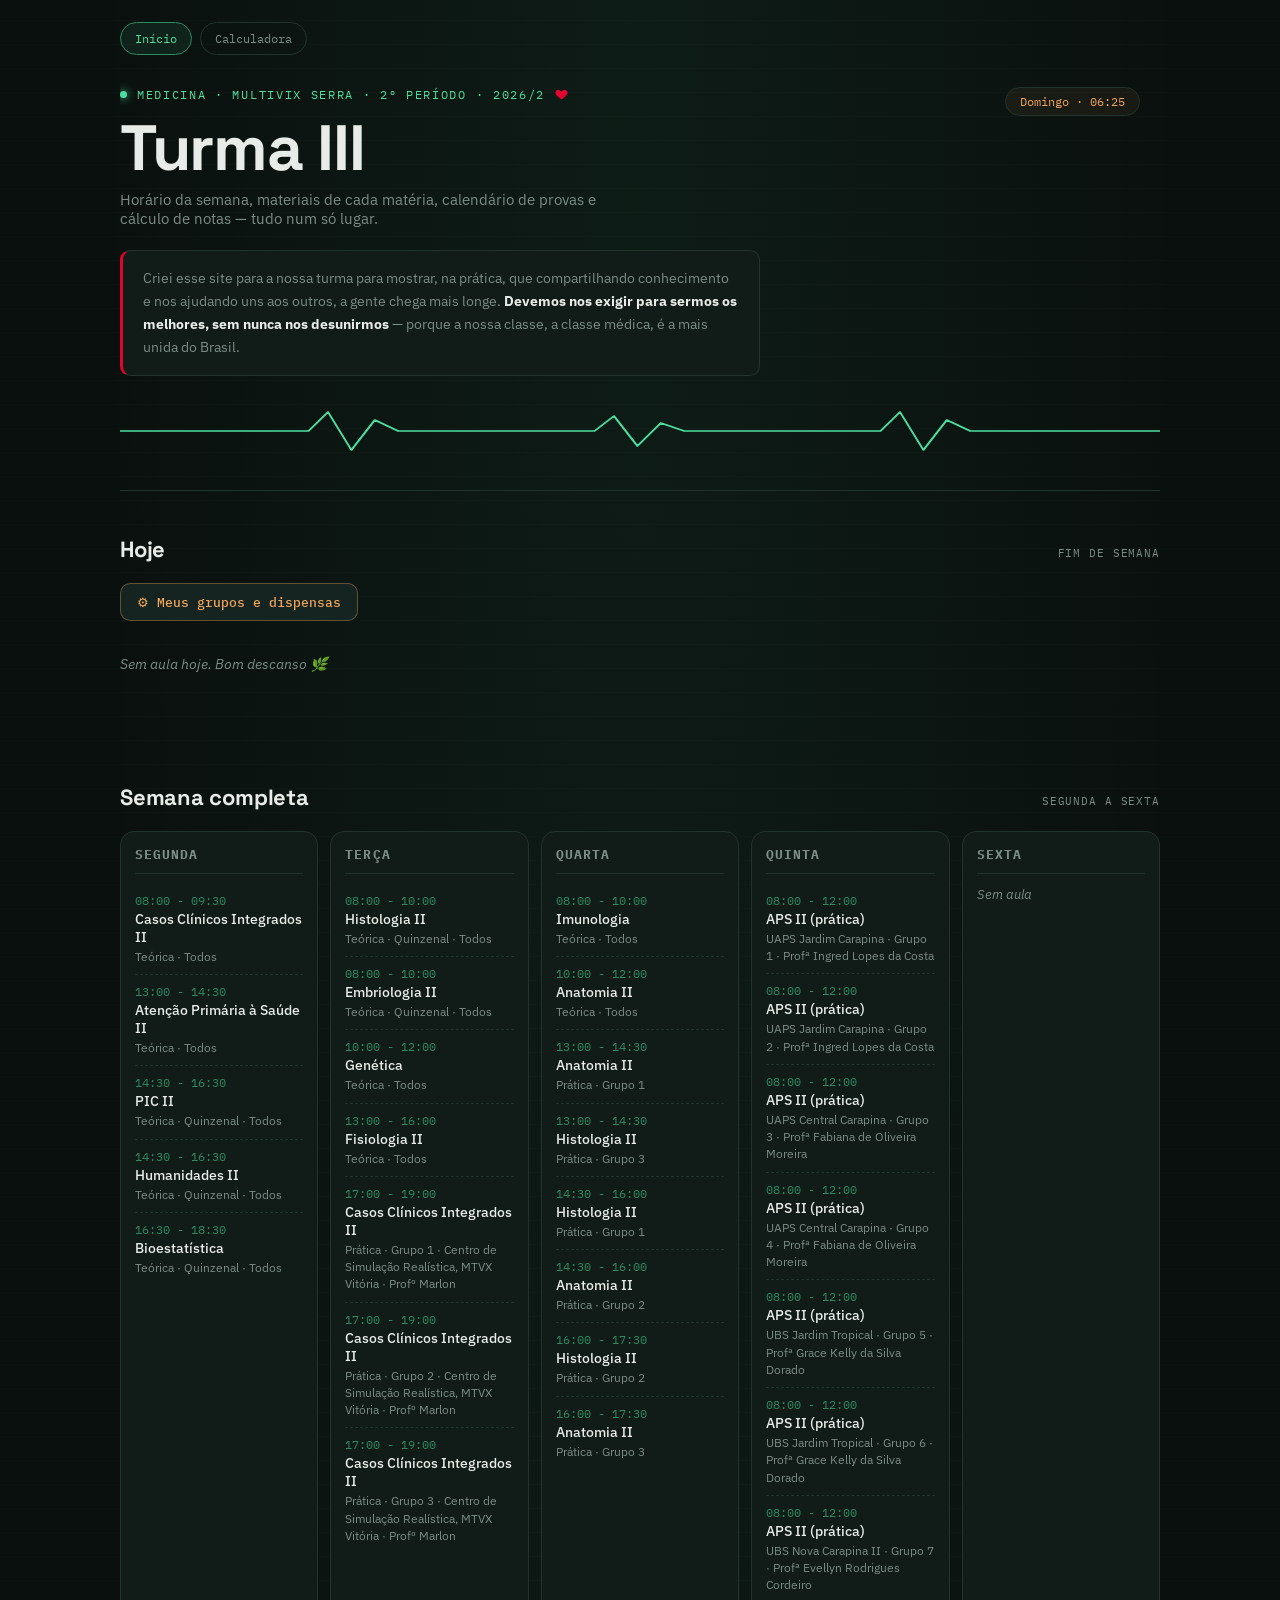
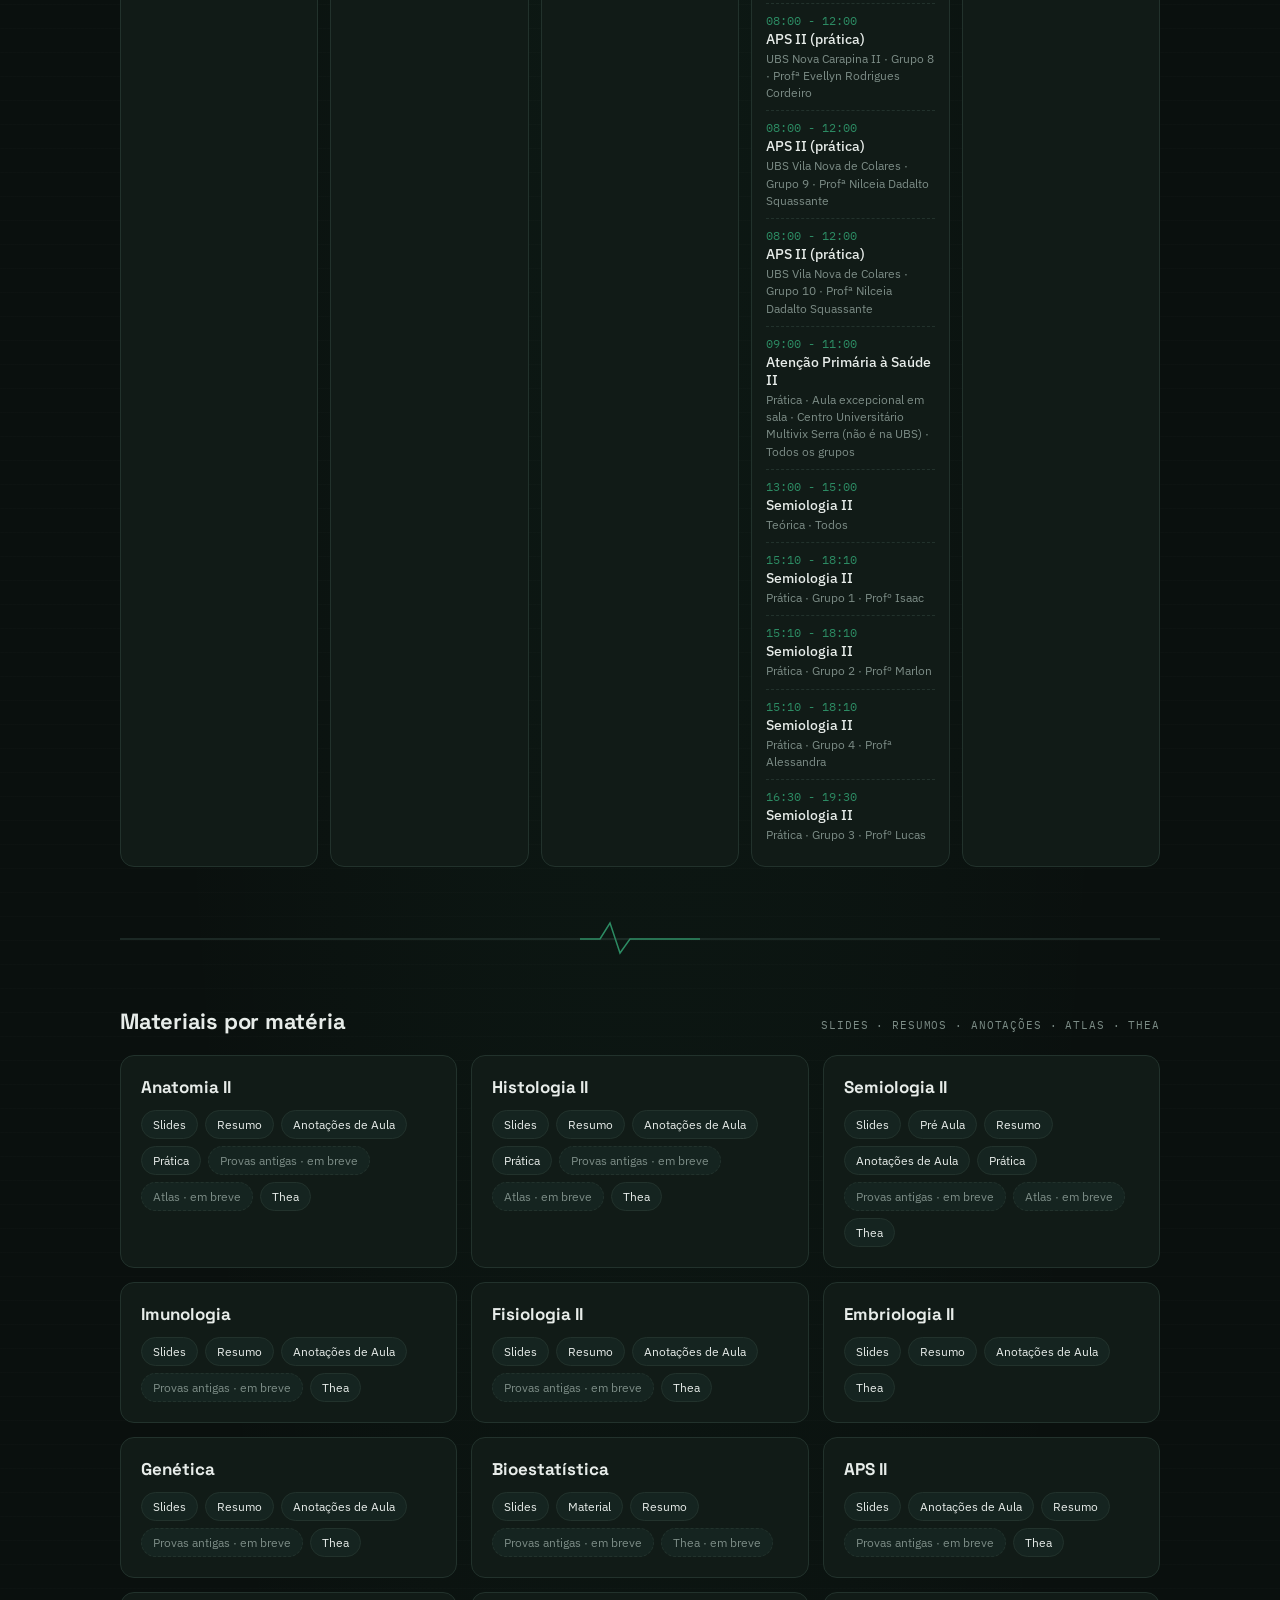
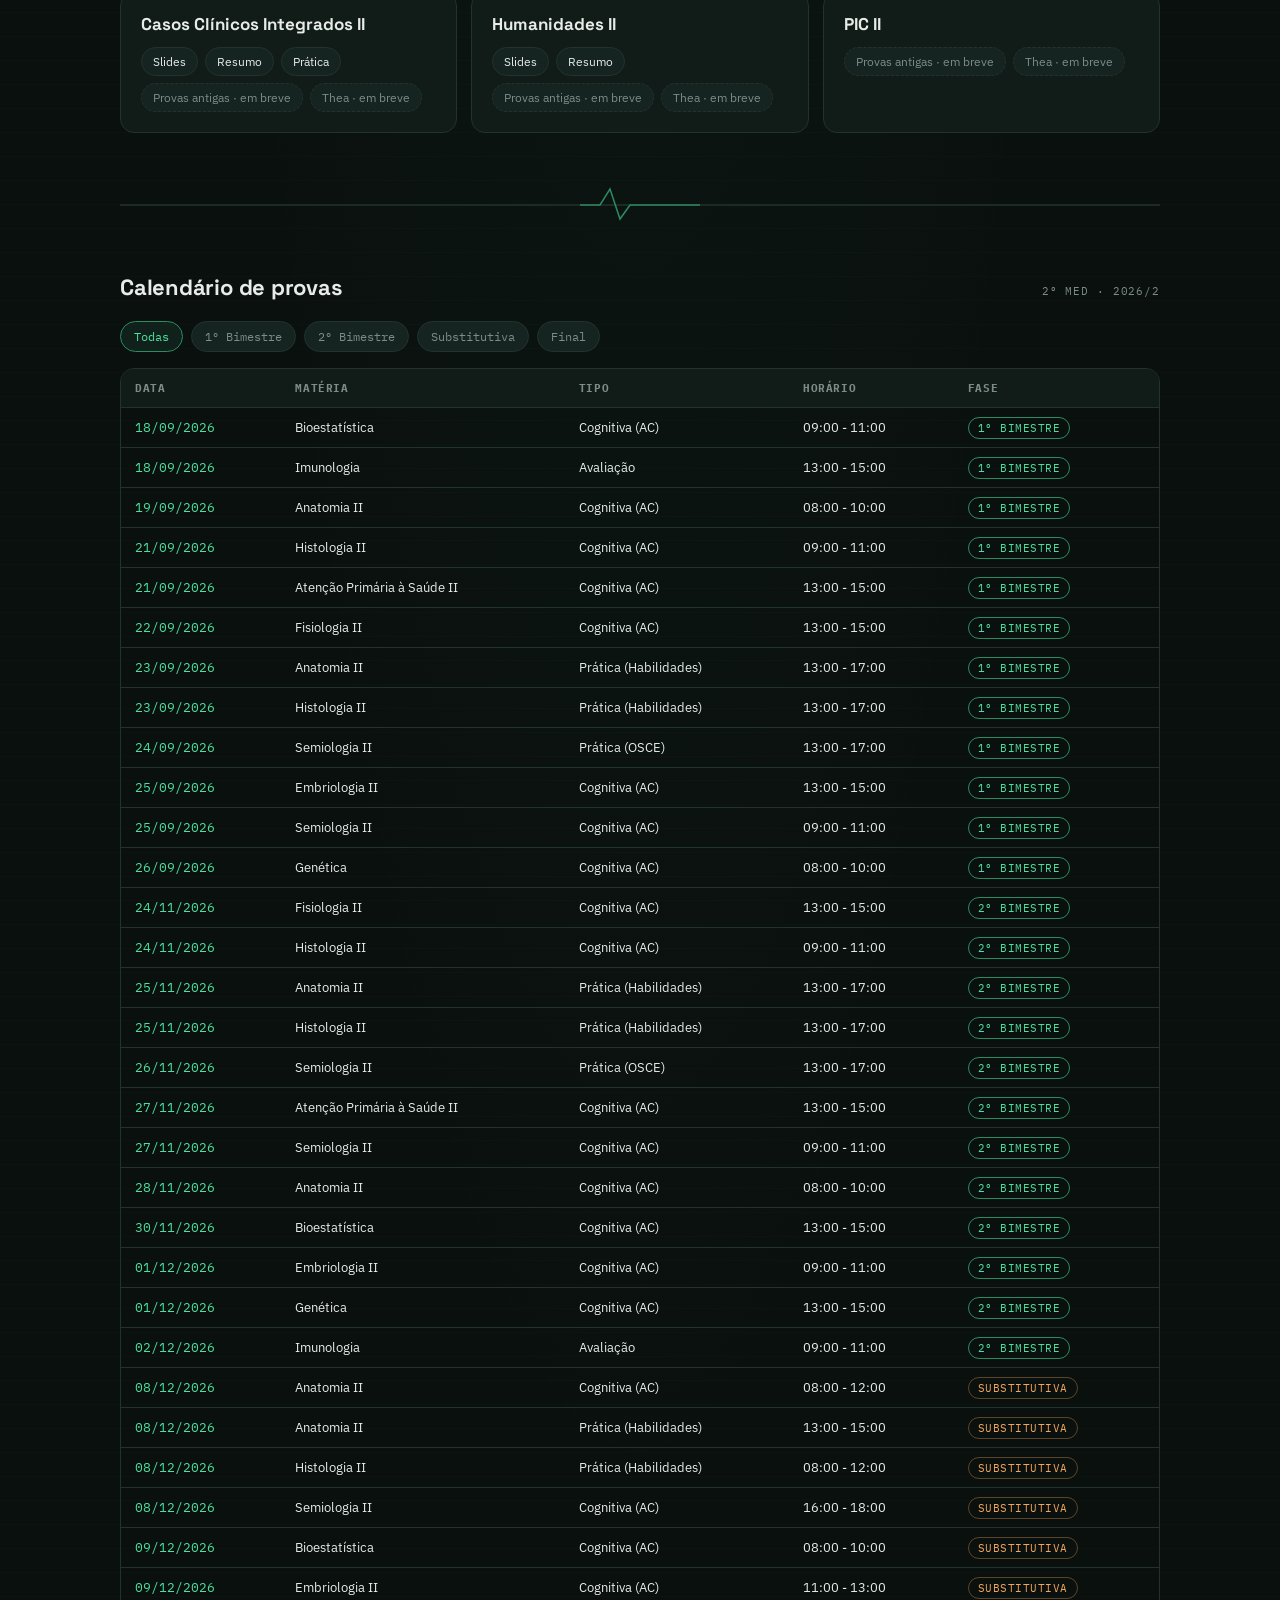
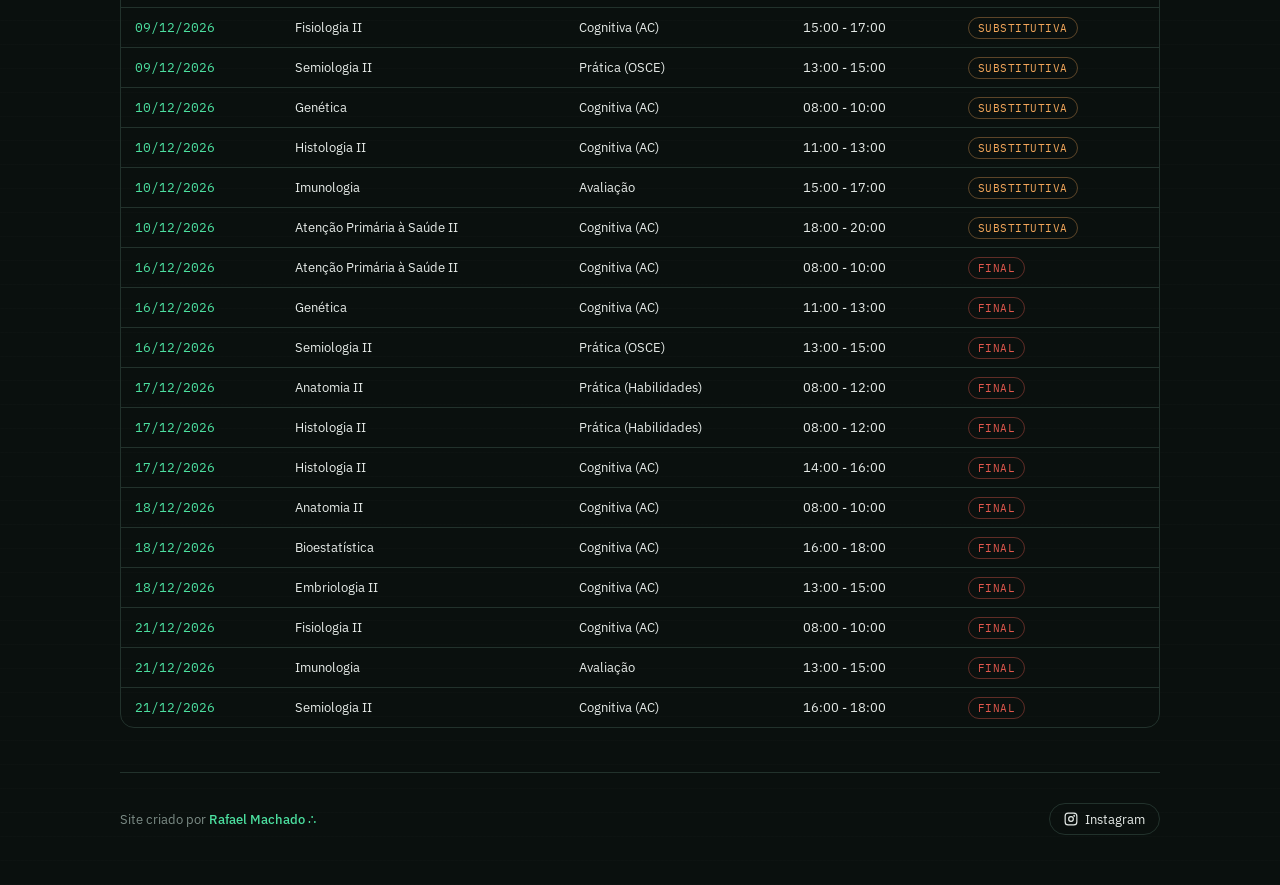
==== commit 1614f307: "Adiciona link do Instagram e ajusta assinatura do rodapé Co-Authored-By: Claude Sonnet 5 <noreply@an" ====
--- a/index.html
+++ b/index.html
@@ -95,7 +95,7 @@
   </section>
 
   <footer>
-    <div class="credit">Site criado por <a href="#" id="creditName">Rafael Machado</a></div>
+    <div class="credit">Site criado por <a href="#" id="creditName">Rafael Machado ∴</a></div>
     <a class="ig" id="igLink" href="#" target="_blank" rel="noopener">
       <svg width="14" height="14" viewBox="0 0 24 24" fill="none" stroke="currentColor" stroke-width="2"><rect x="2" y="2" width="20" height="20" rx="5"/><circle cx="12" cy="12" r="4"/><circle cx="17.5" cy="6.5" r="0.6" fill="currentColor"/></svg>
       Instagram
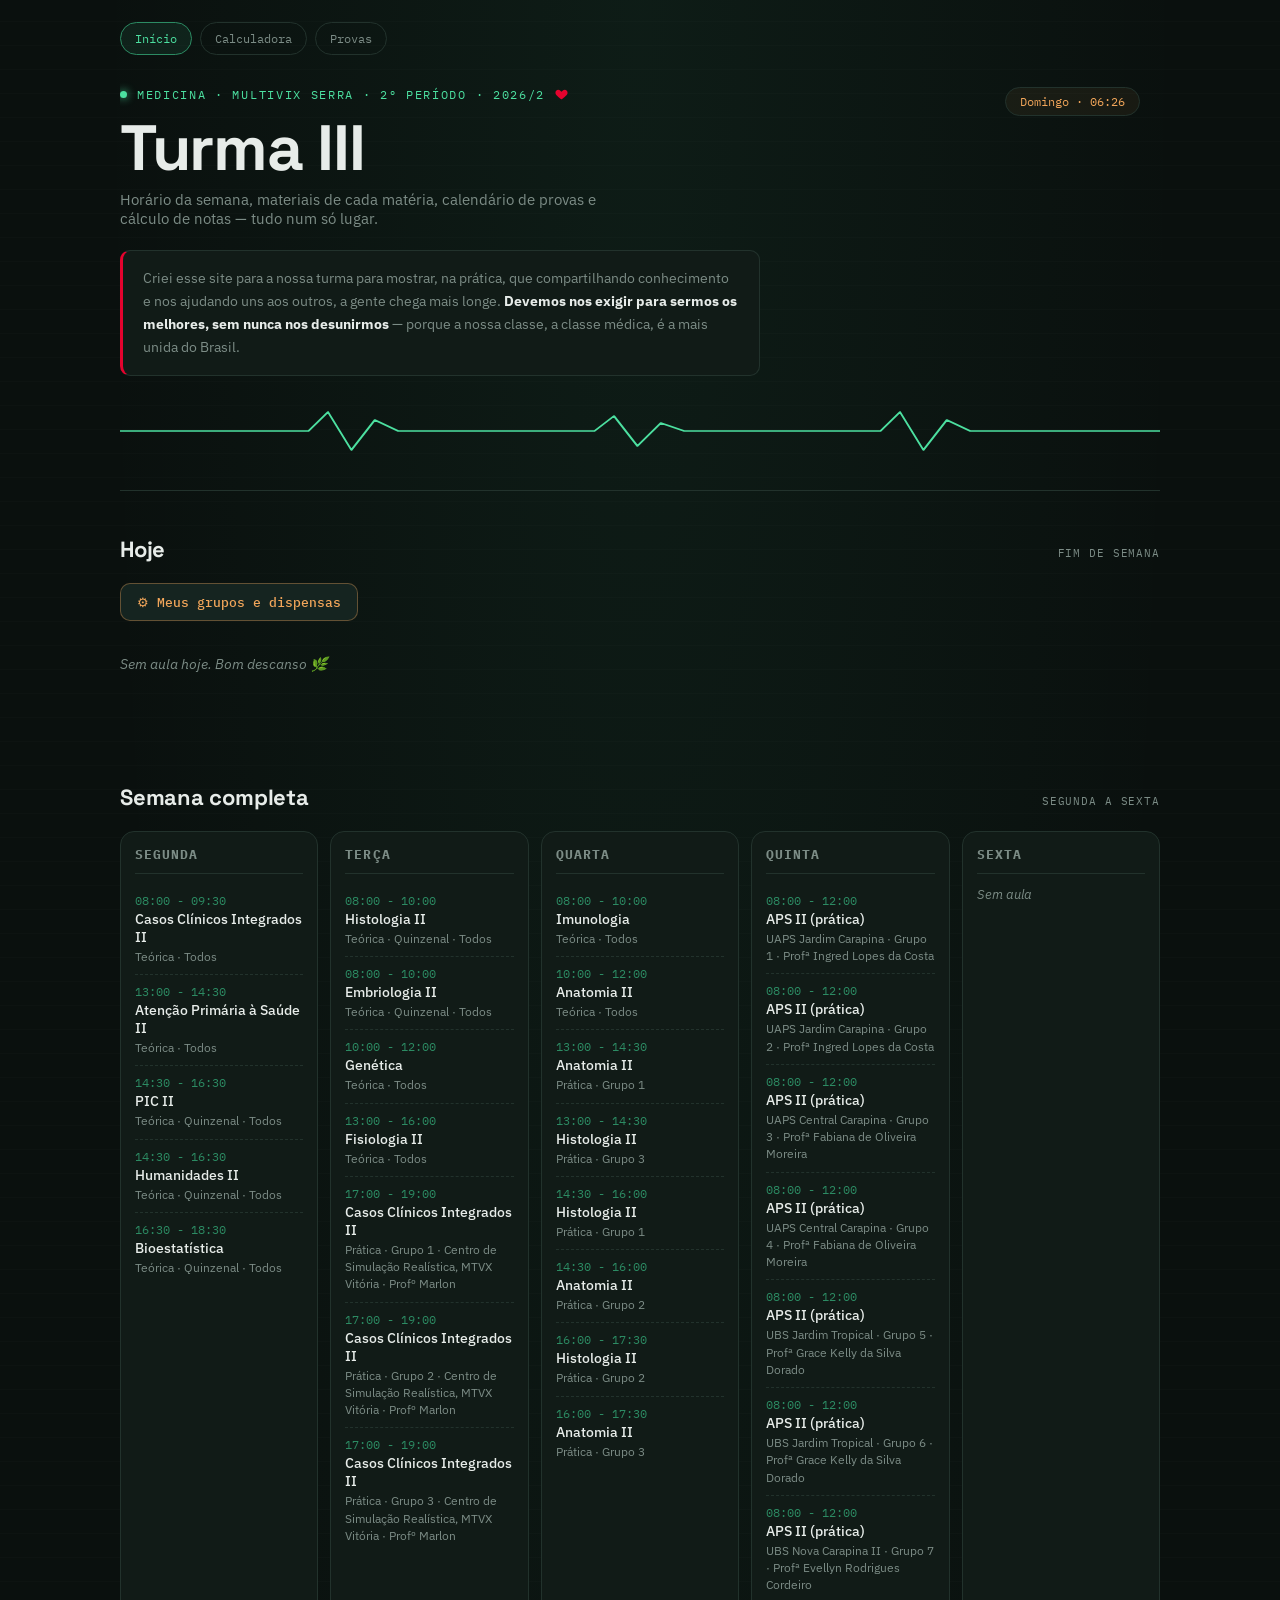
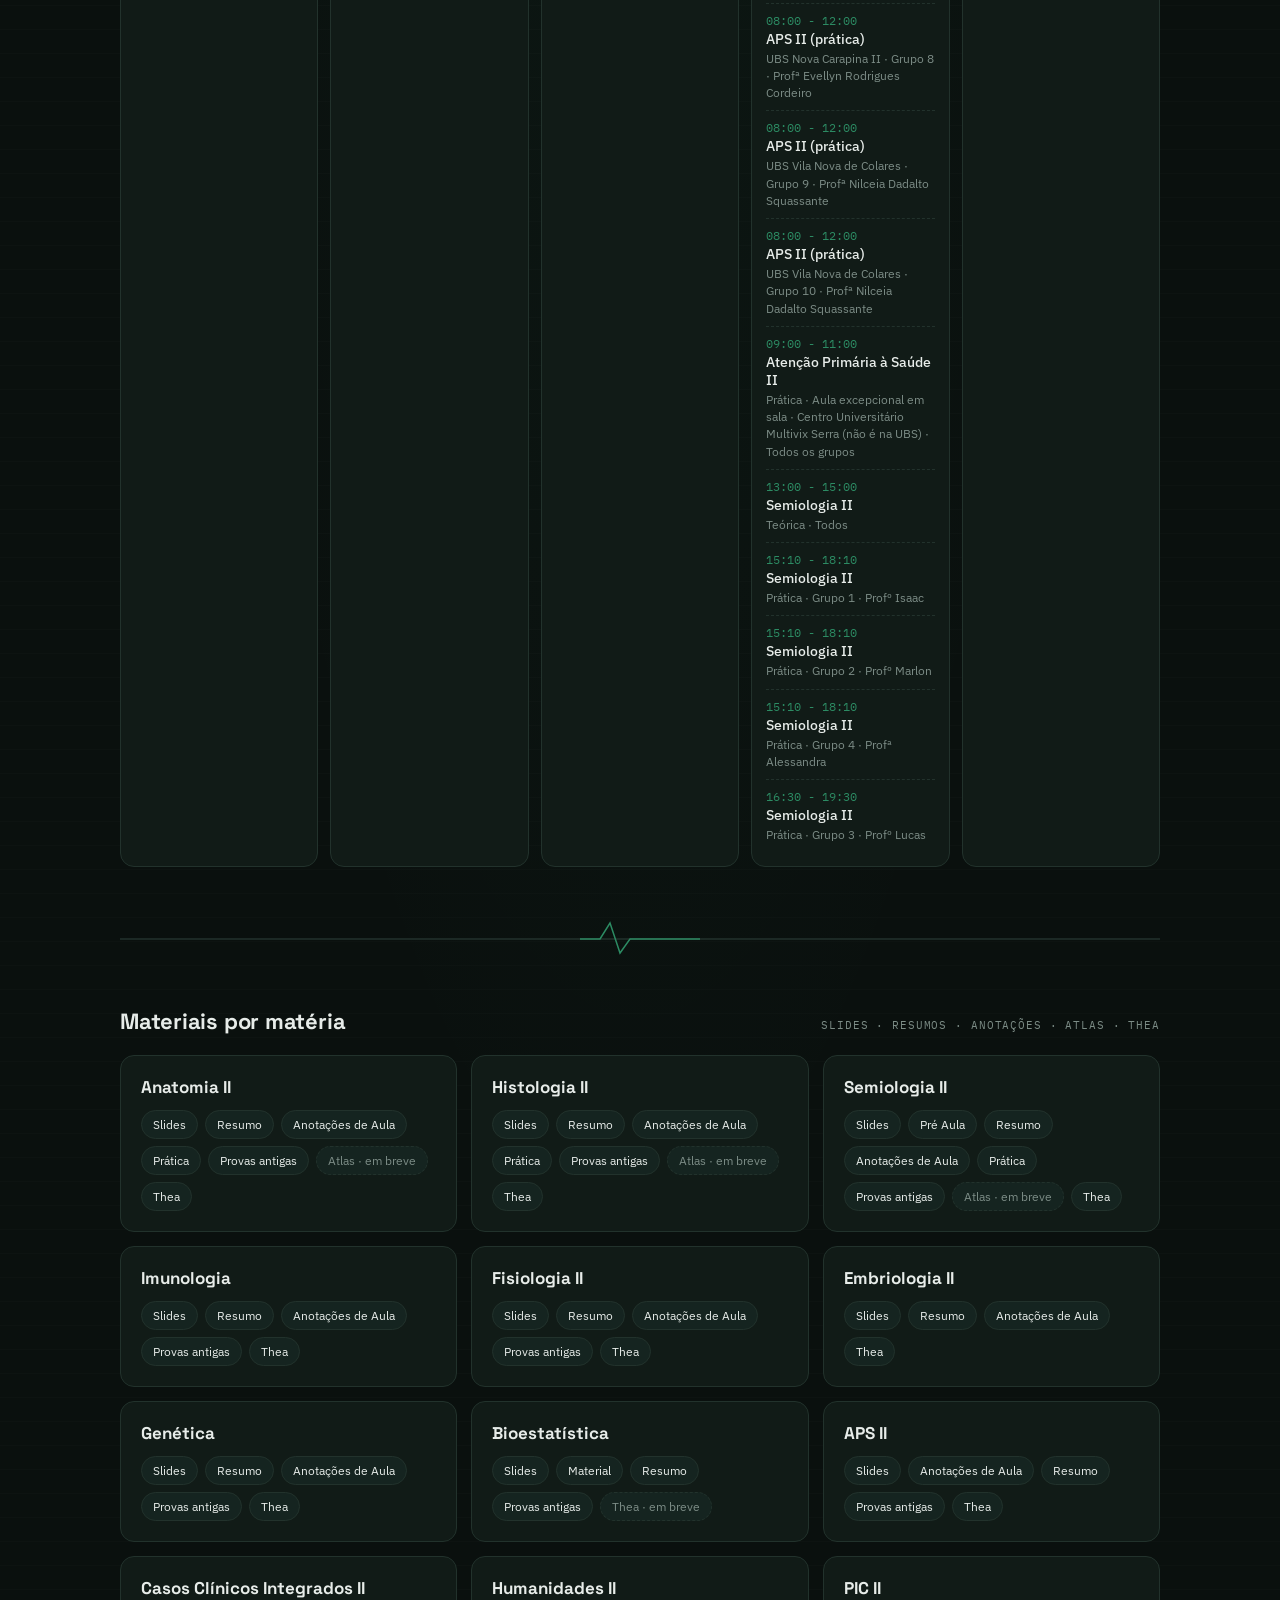
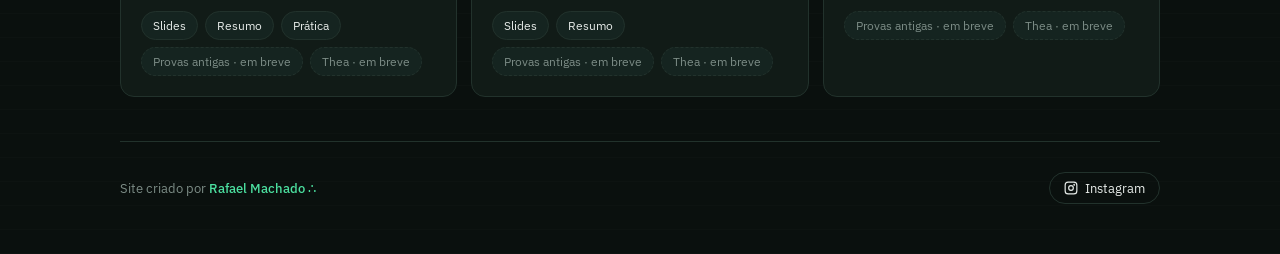
==== commit a67011b6: "Cria página de provas separada com marcação pessoal e calendário pra imprimir - Move o calendário de" ====
--- a/index.html
+++ b/index.html
@@ -16,6 +16,7 @@
   <nav class="site-nav">
     <a href="index.html" class="active">Início</a>
     <a href="calculadora.html">Calculadora</a>
+    <a href="provas.html">Provas</a>
   </nav>
 
   <header>
@@ -71,27 +72,6 @@
       <span class="tag">Slides · Resumos · Anotações · Atlas · Thea</span>
     </div>
     <div class="subject-grid" id="subjectGrid"></div>
-  </section>
-
-  <svg class="pulse-divider" viewBox="0 0 1040 40" preserveAspectRatio="none">
-    <path d="M0,20 L1040,20"/>
-    <path class="beat" d="M460,20 L480,20 L490,4 L500,34 L510,20 L580,20"/>
-  </svg>
-
-  <section id="provas">
-    <div class="section-head">
-      <h2>Calendário de provas</h2>
-      <span class="tag">2º MED · 2026/2</span>
-    </div>
-    <div class="exams-filter" id="examsFilter"></div>
-    <div class="exams-table-wrap">
-      <table class="exams-table">
-        <thead>
-          <tr><th>Data</th><th>Matéria</th><th>Tipo</th><th>Horário</th><th>Fase</th></tr>
-        </thead>
-        <tbody id="examsBody"></tbody>
-      </table>
-    </div>
   </section>
 
   <footer>
@@ -223,49 +203,6 @@
   });
 }
 
-/* ======= CALENDÁRIO DE PROVAS ======= */
-function examDateToSortable(d){
-  const [dd,mm,yyyy] = d.split("/");
-  return `${yyyy}${mm}${dd}`;
-}
-
-function examFaseClass(fase){
-  if(fase === "Substitutiva") return "substitutiva";
-  if(fase === "Final") return "final";
-  return "bimestre";
-}
-
-let examsFilterFase = "Todas";
-
-function renderExamsFilter(){
-  const fases = ["Todas", "1º Bimestre", "2º Bimestre", "Substitutiva", "Final"];
-  const el = document.getElementById("examsFilter");
-  el.innerHTML = fases.map(f =>
-    `<button class="${f===examsFilterFase?"active":""}" onclick="setExamsFilter('${f}')">${f}</button>`
-  ).join("");
-}
-
-function setExamsFilter(fase){
-  examsFilterFase = fase;
-  renderExamsFilter();
-  renderExams();
-}
-
-function renderExams(){
-  const body = document.getElementById("examsBody");
-  const sorted = EXAMS.slice().sort((a,b)=> examDateToSortable(a.date).localeCompare(examDateToSortable(b.date)));
-  const filtered = examsFilterFase === "Todas" ? sorted : sorted.filter(e => e.fase === examsFilterFase);
-  body.innerHTML = filtered.map(e => `
-    <tr>
-      <td class="exam-date">${e.date}</td>
-      <td>${e.subj}</td>
-      <td>${e.tipo}</td>
-      <td>${e.time}</td>
-      <td><span class="exam-fase ${examFaseClass(e.fase)}">${e.fase}</span></td>
-    </tr>
-  `).join("");
-}
-
 document.getElementById("igLink").href = IG_URL;
 document.getElementById("creditName").href = IG_URL;
 
@@ -273,8 +210,6 @@
 renderHoje();
 renderWeek();
 renderSubjects();
-renderExamsFilter();
-renderExams();
 setInterval(()=>{ renderNowChip(); renderHoje(); }, 60000);
 </script>
 </body>
--- a/style.css
+++ b/style.css
@@ -254,6 +254,42 @@
 .exams-table .exam-fase.bimestre{color:var(--trace); border-color:var(--trace-dim);}
 .exams-table .exam-fase.substitutiva{color:var(--amber); border-color:rgba(242,166,90,.35);}
 .exams-table .exam-fase.final{color:var(--danger); border-color:rgba(224,87,76,.4);}
+.exam-status-select{
+  font-family:'IBM Plex Mono',monospace; font-size:11px; background:var(--panel-2); color:var(--muted);
+  border:1px solid var(--hair); border-radius:8px; padding:6px 8px; cursor:pointer;
+}
+.exam-status-select:focus{outline:none; border-color:var(--trace);}
+.exam-status-select.dependencia{color:var(--amber); border-color:rgba(242,166,90,.4);}
+.exam-status-select.recuperacao{color:var(--danger); border-color:rgba(224,87,76,.4);}
+
+.cal-print-card{
+  background:var(--panel); border:1px solid var(--hair); border-radius:var(--radius);
+  padding:20px 22px; margin-top:24px;
+}
+.cal-print-card h3{font-size:15px; margin-bottom:6px;}
+.cal-print-card p{color:var(--muted); font-size:13px; margin-bottom:16px; line-height:1.6;}
+.cal-print-buttons{display:flex; flex-wrap:wrap; gap:10px;}
+.cal-print-btn{
+  font-family:'IBM Plex Mono',monospace; font-size:12.5px; font-weight:500;
+  background:var(--panel-2); color:var(--trace); border:1px solid var(--trace-dim);
+  padding:11px 18px; border-radius:10px; cursor:pointer;
+}
+.cal-print-btn:hover{border-color:var(--trace);}
+
+.exam-calendar-print{display:none;}
+@media print{
+  .exam-calendar-print{display:block !important;}
+  .cal-month{page-break-after:always;}
+  .cal-month:last-child{page-break-after:auto;}
+  .cal-month h2{font-size:16px; margin-bottom:8px; color:#111827; font-family:'Space Grotesk',sans-serif;}
+  .cal-print-title{font-size:11px; font-weight:800; letter-spacing:1.2px; color:#0a58ca; margin-bottom:2px;}
+  .cal-grid{display:grid; grid-template-columns:repeat(7,1fr); gap:1px; background:#d7dde5; border:1px solid #d7dde5;}
+  .cal-dow{text-align:center; font-weight:700; padding:5px; background:#0a58ca; color:#fff; font-size:9px; text-transform:uppercase; letter-spacing:.3px;}
+  .cal-day{min-height:76px; background:#fff; padding:4px; font-size:8px; color:#111827;}
+  .cal-day.empty{background:#f8fafc;}
+  .cal-daynum{font-weight:700; font-size:10.5px; color:#111827;}
+  .cal-exam{margin-top:3px; padding:2px 3px; background:#eef2ff; border-radius:3px; font-size:7.3px; line-height:1.25; color:#1e3a8a;}
+}
 
 /* ---------- DRIVE MODAL (navegador de pastas embutido) ---------- */
 .drive-modal{display:none; position:fixed; inset:0; background:rgba(4,8,6,.72); z-index:100; align-items:center; justify-content:center; padding:20px;}
@@ -364,7 +400,7 @@
   @page{ size:A4 landscape; margin:16mm; }
   *{ -webkit-print-color-adjust:exact !important; print-color-adjust:exact !important; }
   body{ background:#fff; color:#111827; }
-  header, .site-nav, .now-chip, .ecg-line, #hoje, #semana, .pulse-divider, #materias, #provas, .calc-rules-card, .calc-toolbar, .calc-subjects, .calc-dep-card, footer{
+  header, .site-nav, .now-chip, .ecg-line, #hoje, #semana, .pulse-divider, #materias, #provas, .calc-rules-card, .calc-toolbar, .calc-subjects, .calc-dep-card, .exams-filter, .exams-table-wrap, .cal-print-card, footer{
     display:none !important;
   }
   .wrap{max-width:100%; padding:0;}
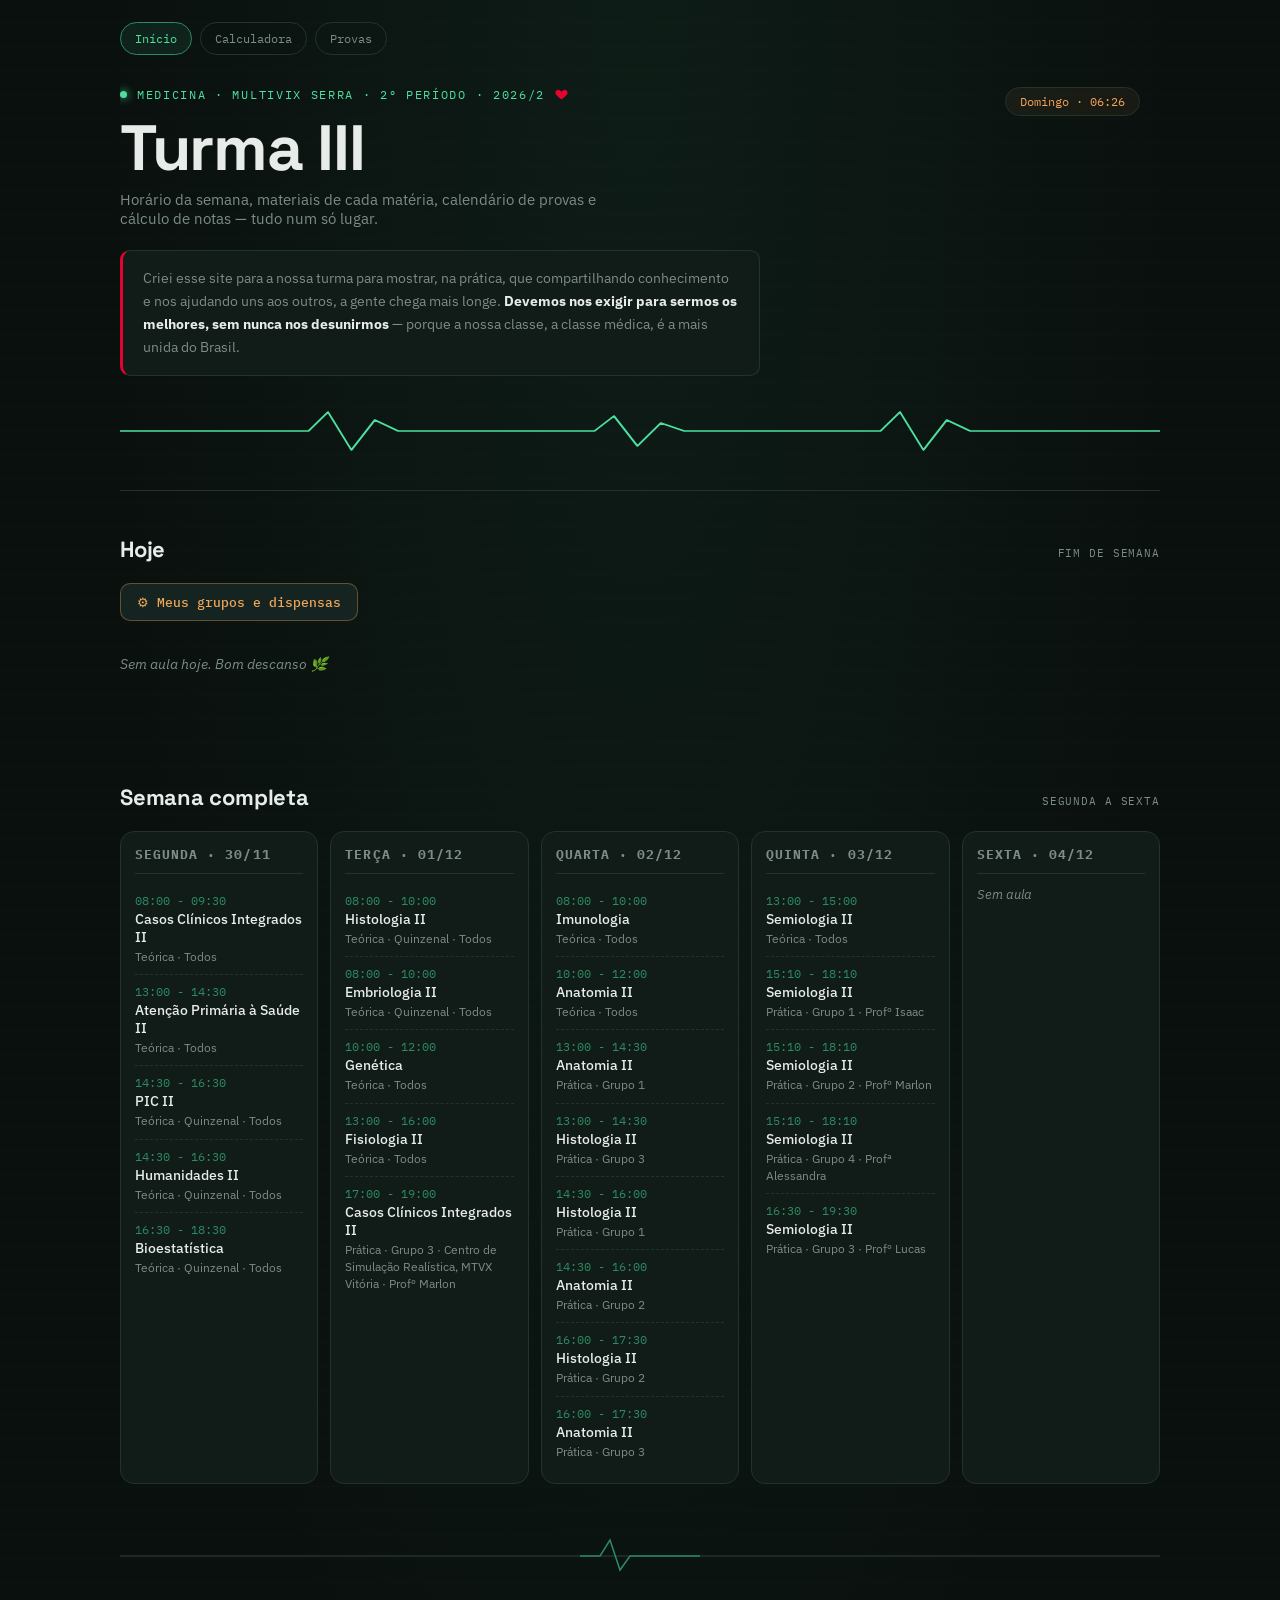
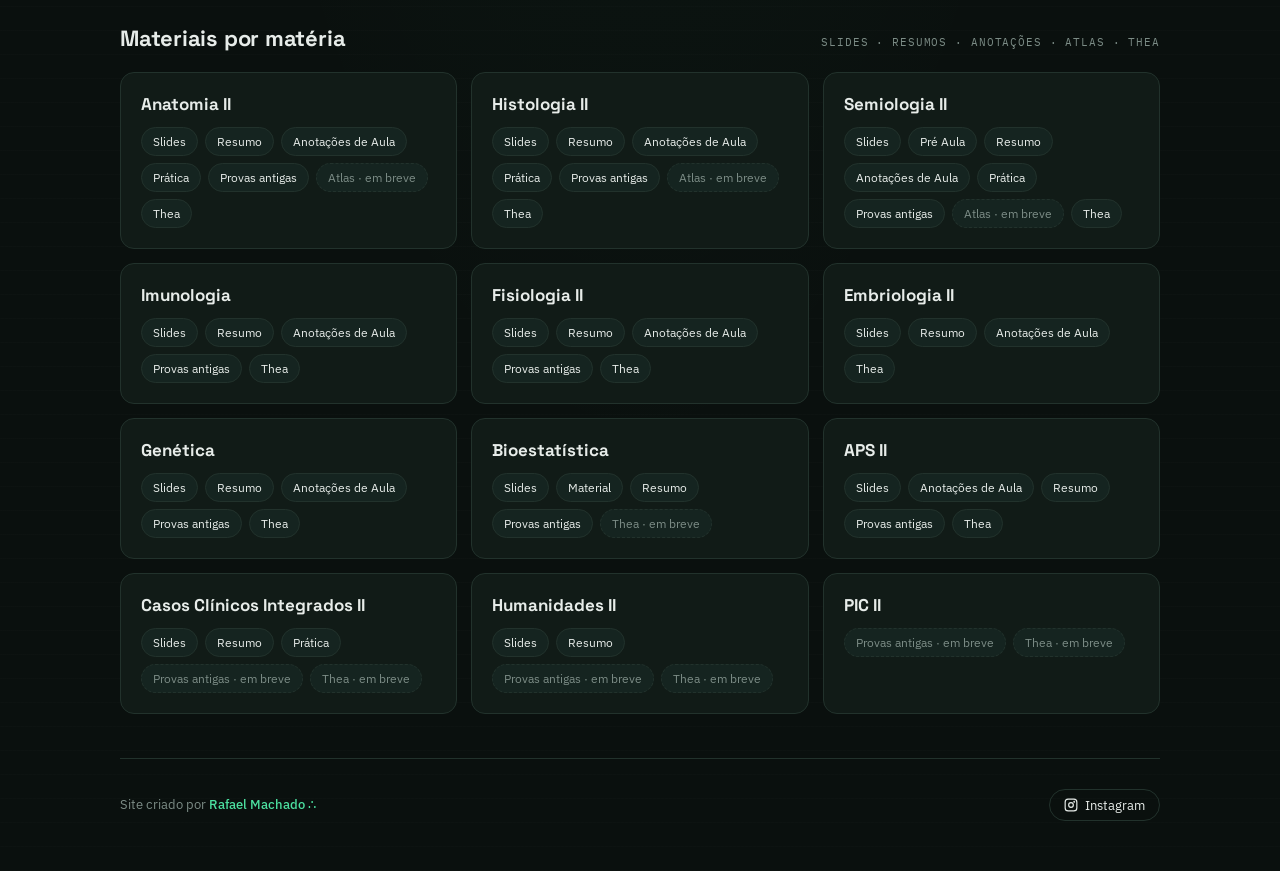
==== commit 68ac7320: "Torna a Semana completa sensível à data real, não só ao dia da semana Cada coluna agora mostra a dat" ====
--- a/index.html
+++ b/index.html
@@ -153,15 +153,36 @@
   });
 }
 
+function getCurrentWeekDates(){
+  const now = new Date();
+  const dow = now.getDay(); // 0=Domingo .. 6=Sábado
+  const diffToMonday = dow === 0 ? -6 : 1 - dow;
+  const monday = new Date(now.getFullYear(), now.getMonth(), now.getDate() + diffToMonday);
+  const dates = {};
+  DAYS.forEach((day, i) => {
+    const d = new Date(monday.getFullYear(), monday.getMonth(), monday.getDate() + i);
+    const dd = String(d.getDate()).padStart(2,"0");
+    const mm = String(d.getMonth()+1).padStart(2,"0");
+    dates[day] = `${dd}/${mm}/${d.getFullYear()}`;
+  });
+  return dates;
+}
+
 function renderWeek(){
   const grid = document.getElementById("weekGrid");
   grid.innerHTML = "";
   const today = currentDayName();
+  const weekDates = getCurrentWeekDates();
   DAYS.forEach(day=>{
     const col = document.createElement("div");
     col.className = "day-col" + (day===today ? " today" : "");
-    const blocks = (SCHEDULE[day]||[]).filter(profileBlockVisible).slice().sort((a,b)=>toMinutes(a.time.split(" - ")[0])-toMinutes(b.time.split(" - ")[0]));
-    col.innerHTML = `<h3>${day}</h3>` + (blocks.length
+    const dateStr = weekDates[day];
+    const [dd,mm] = dateStr.split("/");
+    const blocks = (SCHEDULE[day]||[])
+      .filter(b => profileBlockVisible(b) && (!b.dates || b.dates.includes(dateStr)))
+      .slice()
+      .sort((a,b)=>toMinutes(a.time.split(" - ")[0])-toMinutes(b.time.split(" - ")[0]));
+    col.innerHTML = `<h3>${day} · ${dd}/${mm}</h3>` + (blocks.length
       ? blocks.map(b=>`
           <div class="block">
             <div class="time">${b.time}</div>
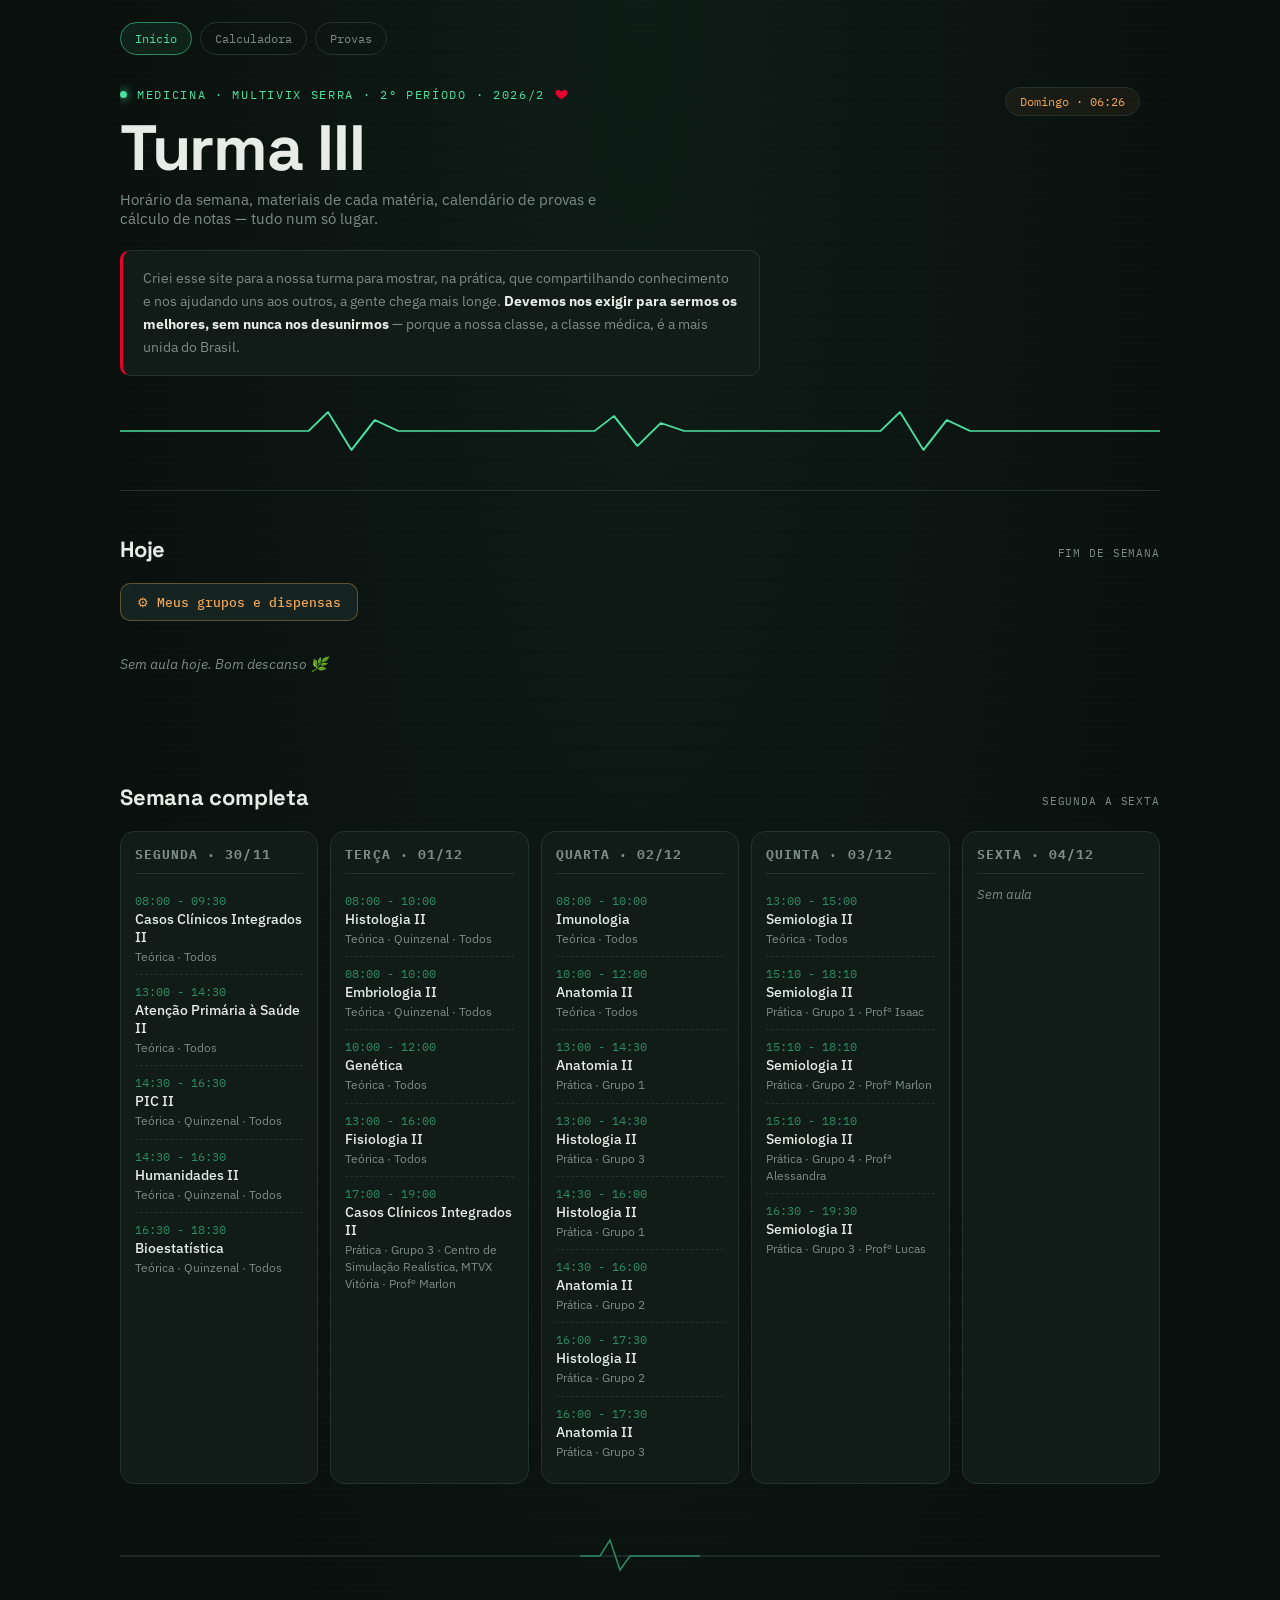
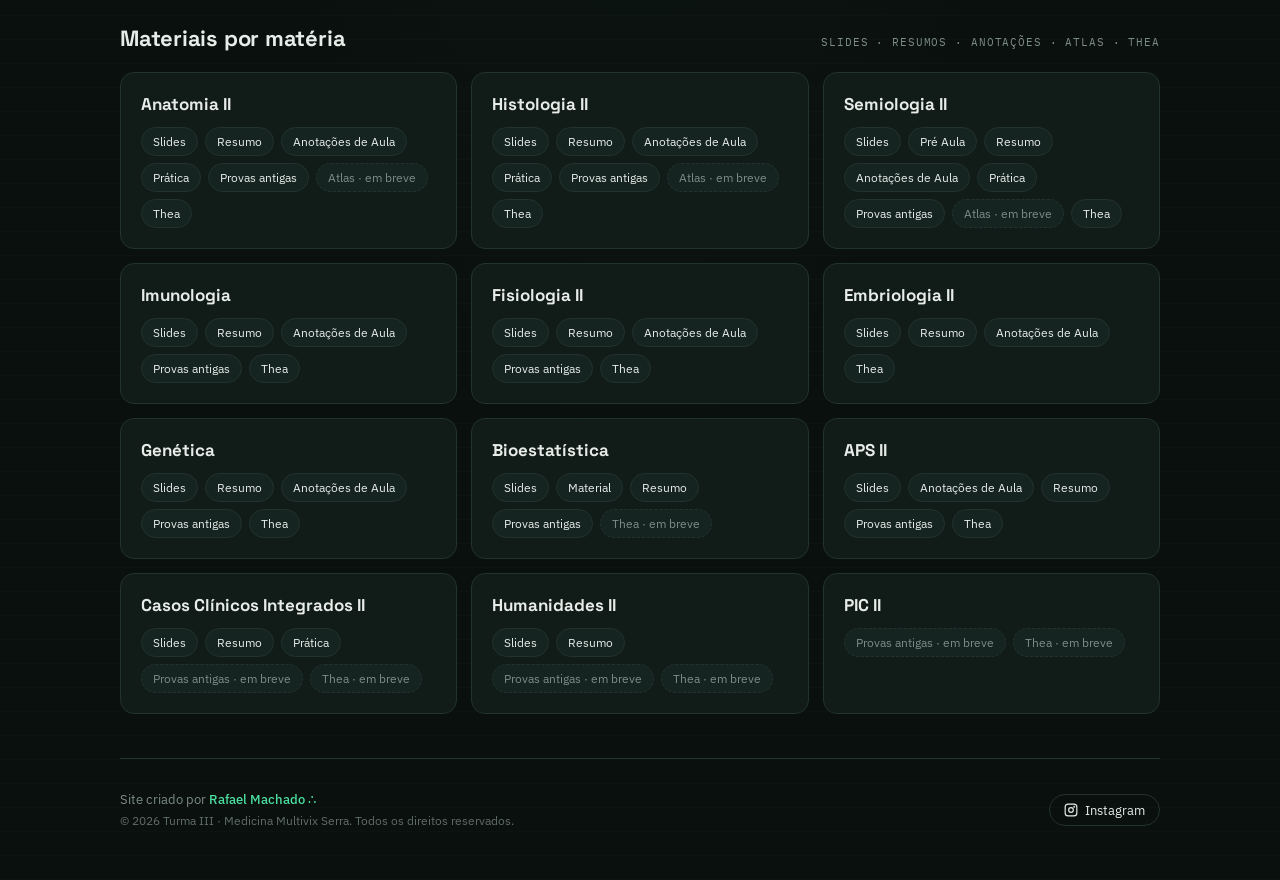
==== commit ff01b4b3: "Remove fundo do favicon e adiciona copyright no rodapé - favicon.svg agora é só o coração com a linh" ====
--- a/index.html
+++ b/index.html
@@ -75,7 +75,10 @@
   </section>
 
   <footer>
-    <div class="credit">Site criado por <a href="#" id="creditName">Rafael Machado ∴</a></div>
+    <div class="credit">
+      Site criado por <a href="#" id="creditName">Rafael Machado ∴</a>
+      <span class="copyright">© <span id="copyrightYear"></span> Turma III · Medicina Multivix Serra. Todos os direitos reservados.</span>
+    </div>
     <a class="ig" id="igLink" href="#" target="_blank" rel="noopener">
       <svg width="14" height="14" viewBox="0 0 24 24" fill="none" stroke="currentColor" stroke-width="2"><rect x="2" y="2" width="20" height="20" rx="5"/><circle cx="12" cy="12" r="4"/><circle cx="17.5" cy="6.5" r="0.6" fill="currentColor"/></svg>
       Instagram
@@ -226,6 +229,7 @@
 
 document.getElementById("igLink").href = IG_URL;
 document.getElementById("creditName").href = IG_URL;
+document.getElementById("copyrightYear").textContent = new Date().getFullYear();
 
 renderNowChip();
 renderHoje();
--- a/style.css
+++ b/style.css
@@ -254,13 +254,11 @@
 .exams-table .exam-fase.bimestre{color:var(--trace); border-color:var(--trace-dim);}
 .exams-table .exam-fase.substitutiva{color:var(--amber); border-color:rgba(242,166,90,.35);}
 .exams-table .exam-fase.final{color:var(--danger); border-color:rgba(224,87,76,.4);}
-.exam-status-select{
-  font-family:'IBM Plex Mono',monospace; font-size:11px; background:var(--panel-2); color:var(--muted);
-  border:1px solid var(--hair); border-radius:8px; padding:6px 8px; cursor:pointer;
-}
-.exam-status-select:focus{outline:none; border-color:var(--trace);}
-.exam-status-select.dependencia{color:var(--amber); border-color:rgba(242,166,90,.4);}
-.exam-status-select.recuperacao{color:var(--danger); border-color:rgba(224,87,76,.4);}
+.exam-status-checkbox{
+  display:flex; align-items:center; gap:7px; font-family:'IBM Plex Mono',monospace; font-size:11.5px;
+  color:var(--muted); cursor:pointer; white-space:nowrap;
+}
+.exam-status-checkbox input{width:14px; height:14px; accent-color:var(--trace); cursor:pointer;}
 
 .cal-print-card{
   background:var(--panel); border:1px solid var(--hair); border-radius:var(--radius);
@@ -375,6 +373,15 @@
 .calc-final-score{margin-top:10px; font-size:12px; color:var(--muted); text-align:right;}
 .calc-final-score strong{color:var(--paper);}
 
+.calc-final-note{
+  margin-top:12px; padding:10px 14px; border-radius:10px; font-size:12.5px; line-height:1.6;
+  border:1px solid var(--hair);
+}
+.calc-final-note a{color:inherit; text-decoration:underline;}
+.calc-final-note.ok{color:var(--trace); border-color:var(--trace-dim); background:rgba(76,224,160,0.08);}
+.calc-final-note.warn{color:var(--amber); border-color:rgba(242,166,90,.35); background:rgba(242,166,90,0.08);}
+.calc-final-note.bad{color:var(--danger); border-color:rgba(224,87,76,.4); background:rgba(224,87,76,0.08);}
+
 .calc-dep-card{background:var(--panel); border:1px dashed var(--amber); border-radius:var(--radius); padding:20px 22px; margin-top:18px;}
 .calc-dep-card h3{font-size:15px; margin-bottom:6px;}
 .calc-dep-card > p{color:var(--muted); font-size:13px; margin-bottom:16px; line-height:1.6;}
@@ -451,9 +458,10 @@
   padding:30px 0 50px;
   display:flex; align-items:center; justify-content:space-between; gap:16px; flex-wrap:wrap;
 }
-footer .credit{font-size:13px; color:var(--muted);}
+footer .credit{font-size:13px; color:var(--muted); line-height:1.7;}
 footer .credit a{color:var(--trace); text-decoration:none; font-weight:500;}
 footer .credit a:hover{text-decoration:underline;}
+footer .copyright{display:block; font-size:11.5px; color:var(--muted); opacity:.75;}
 footer .ig{
   display:inline-flex; align-items:center; gap:7px;
   border:1px solid var(--hair); border-radius:999px; padding:7px 14px;
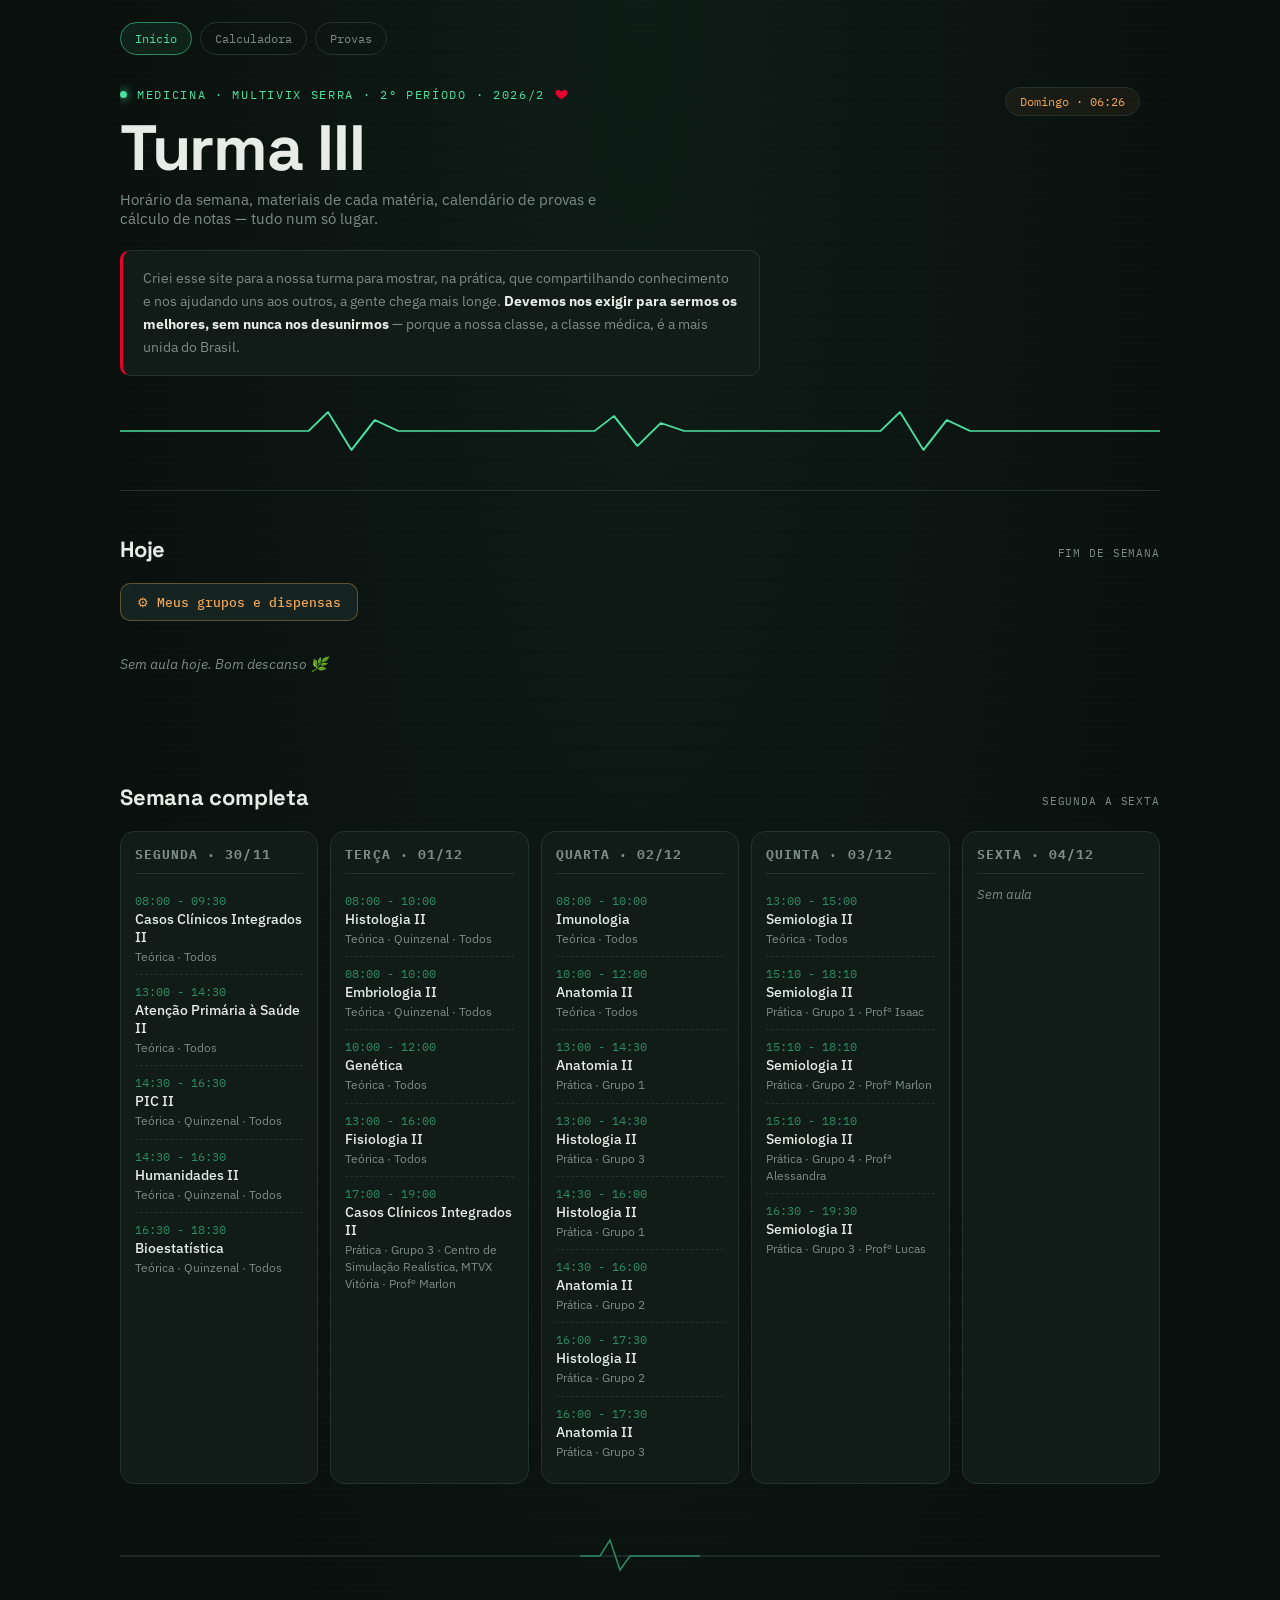
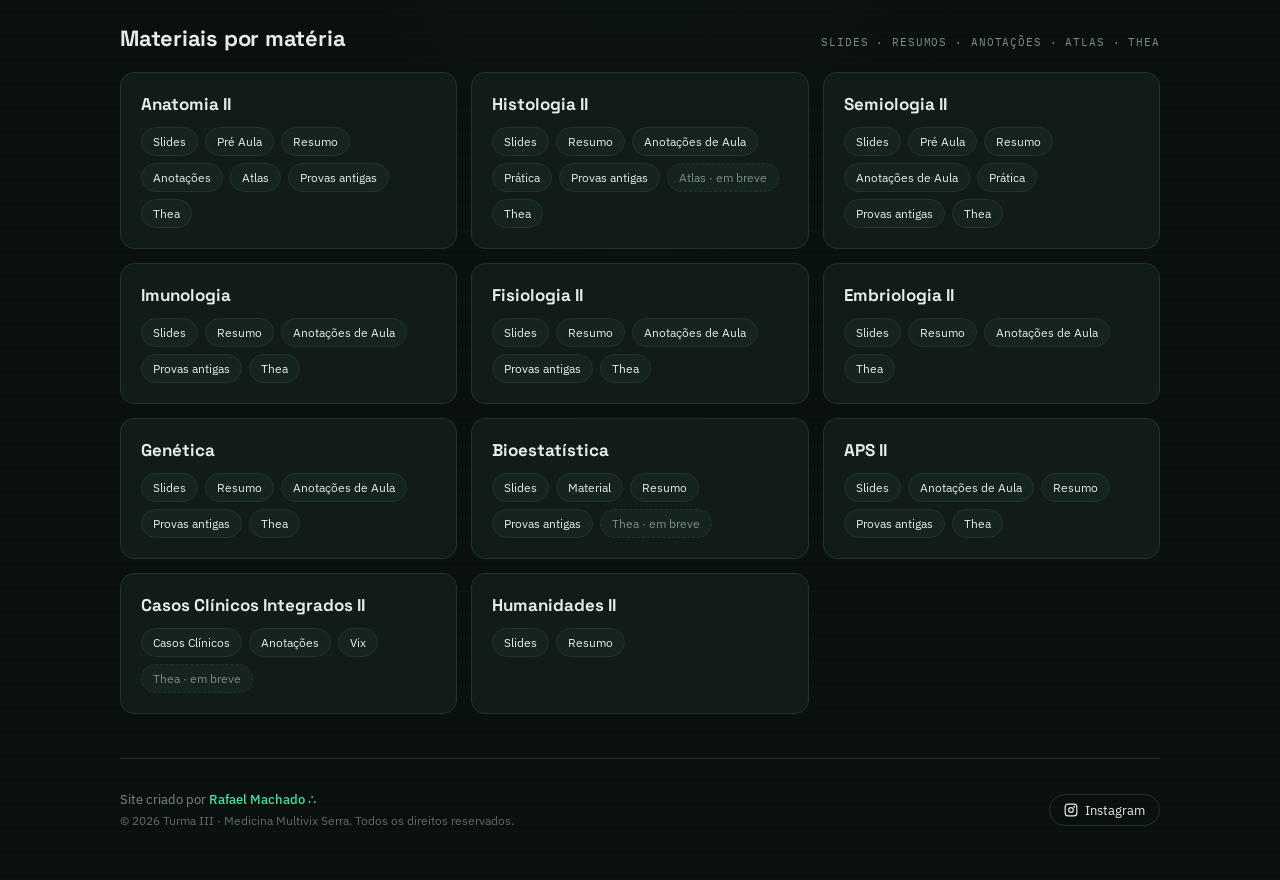
==== commit 1194b032: "Simplifica Casos Clínicos Integrados II e remove Thea de Humanidades II - Casos Clínicos Integrados " ====
--- a/index.html
+++ b/index.html
@@ -215,9 +215,11 @@
         ? `<a class="pill" href="${s.atlas}" target="_blank" rel="noopener">Atlas</a>`
         : `<span class="pill disabled">Atlas · em breve</span>`;
     }
-    pills += s.thea
-      ? `<a class="pill" href="${s.thea}" target="_blank" rel="noopener">Thea</a>`
-      : `<span class="pill disabled">Thea · em breve</span>`;
+    if(s.hasOwnProperty("thea")){
+      pills += s.thea
+        ? `<a class="pill" href="${s.thea}" target="_blank" rel="noopener">Thea</a>`
+        : `<span class="pill disabled">Thea · em breve</span>`;
+    }
 
     card.innerHTML = `
       <h3>${s.name}</h3>
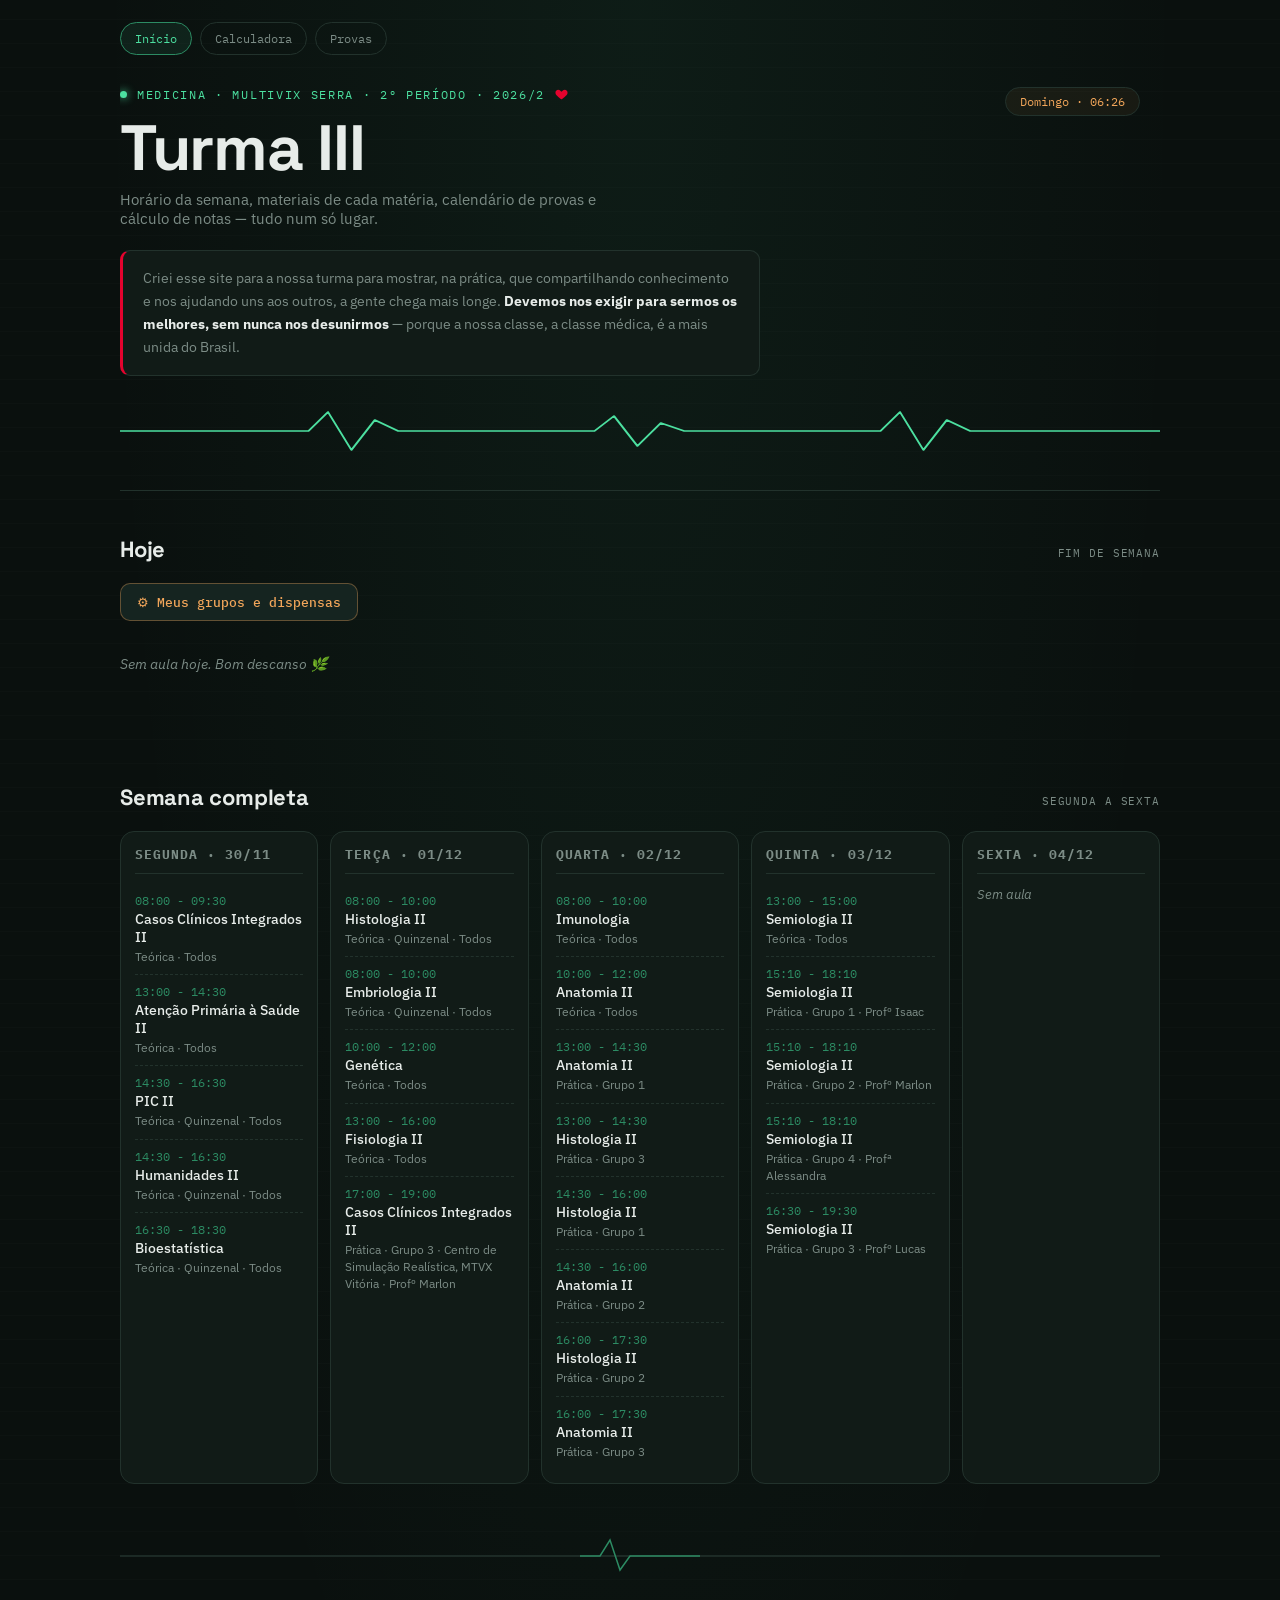
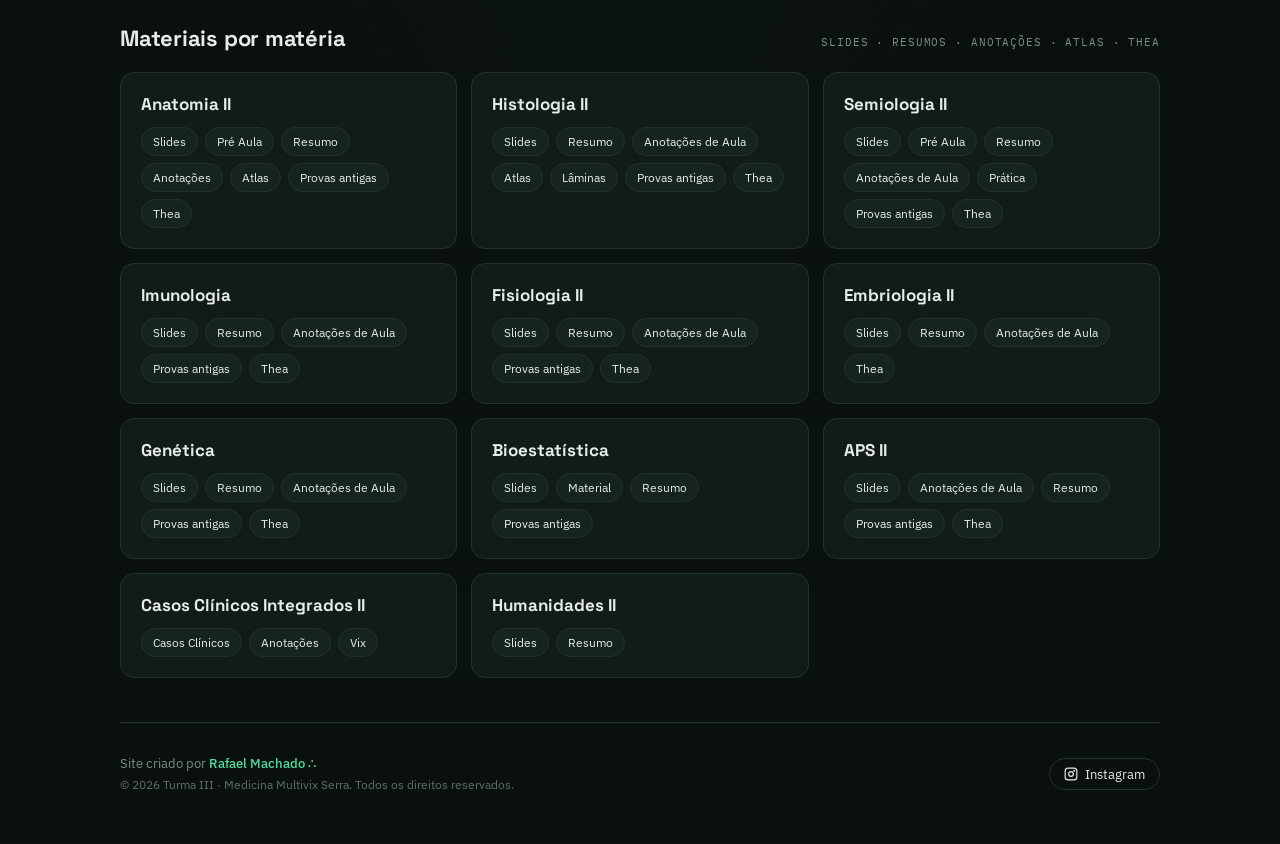
==== commit dd637efd: "Adiciona desincentivo de inspeção casual do código Bloqueia botão direito e atalhos comuns de DevToo" ====
--- a/index.html
+++ b/index.html
@@ -1,3 +1,4 @@
+<!-- Você é muito espertinho, aqui uma lola pra você! 🍭 -->
 <!DOCTYPE html>
 <html lang="pt-BR">
 <head>
@@ -97,6 +98,7 @@
   </div>
 </div>
 
+<script src="noinspect.js"></script>
 <script src="data.js"></script>
 <script src="profile.js"></script>
 <script src="drive.js"></script>
